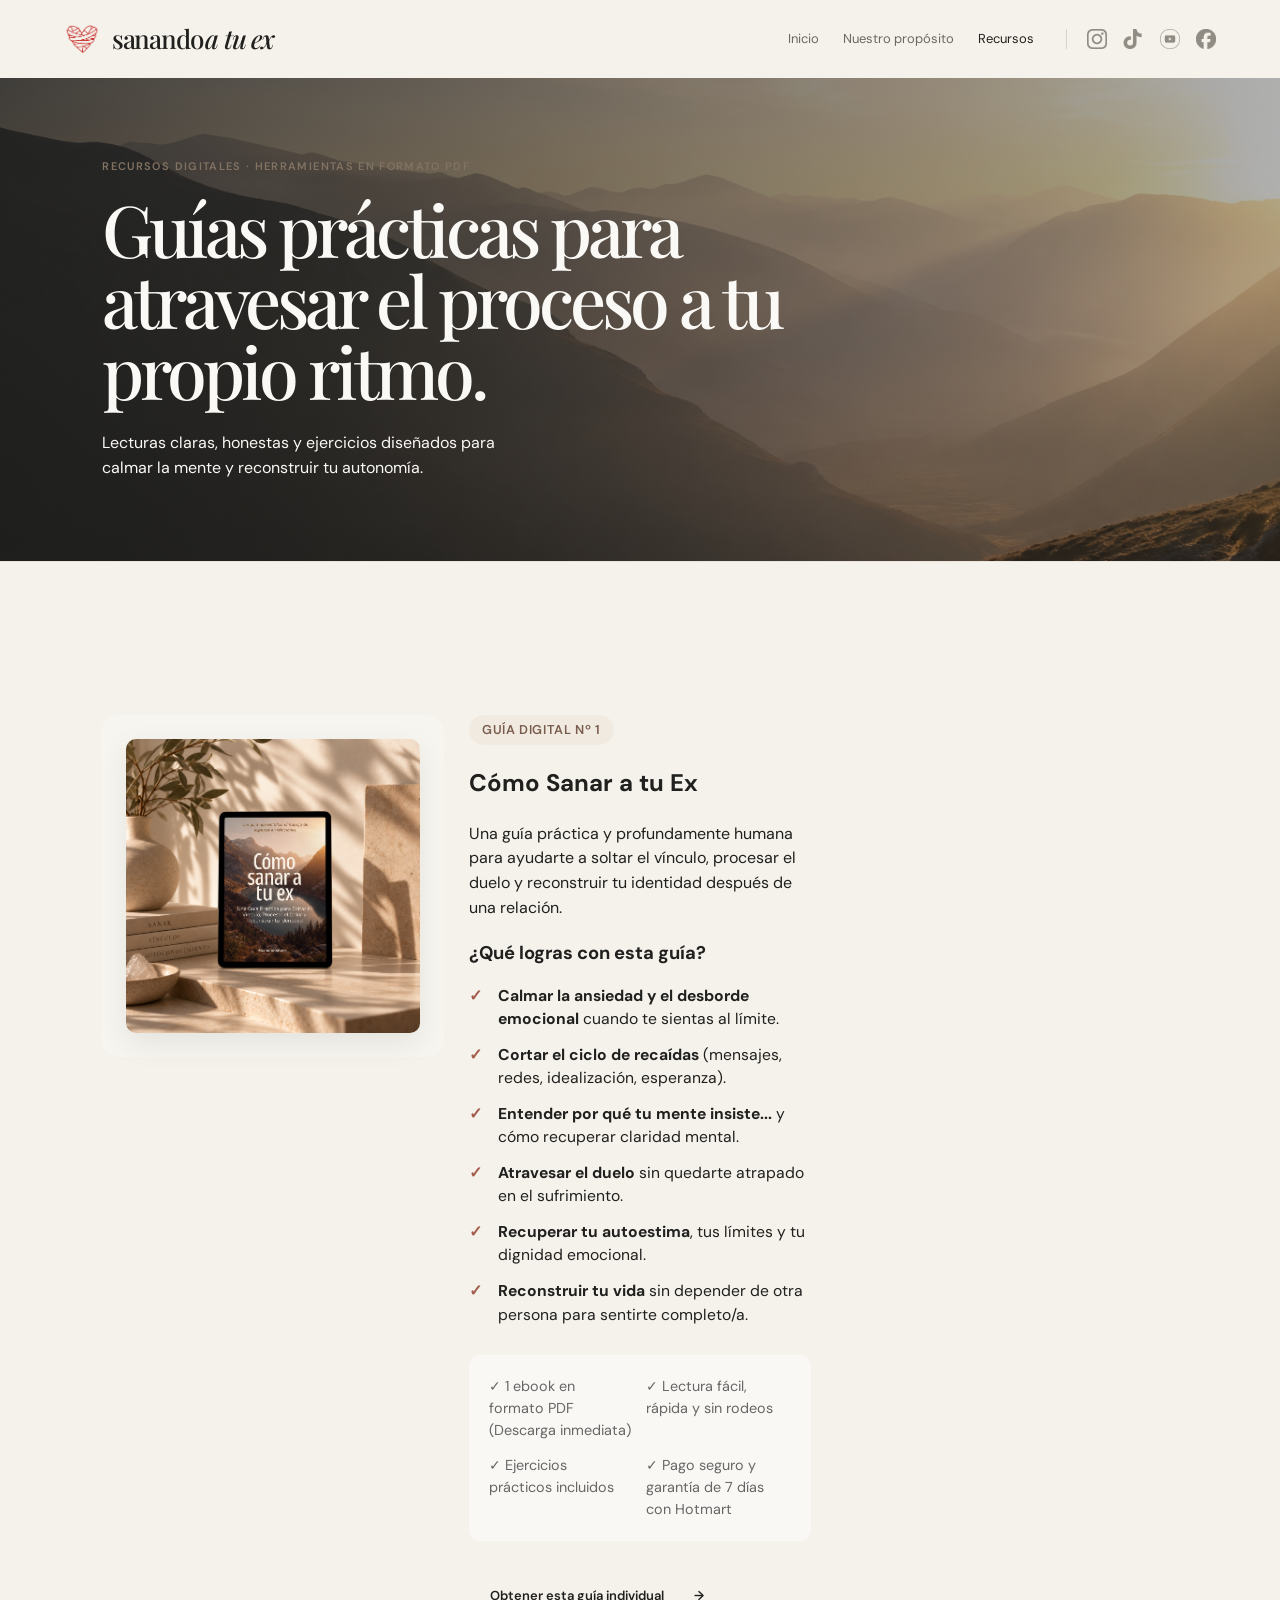
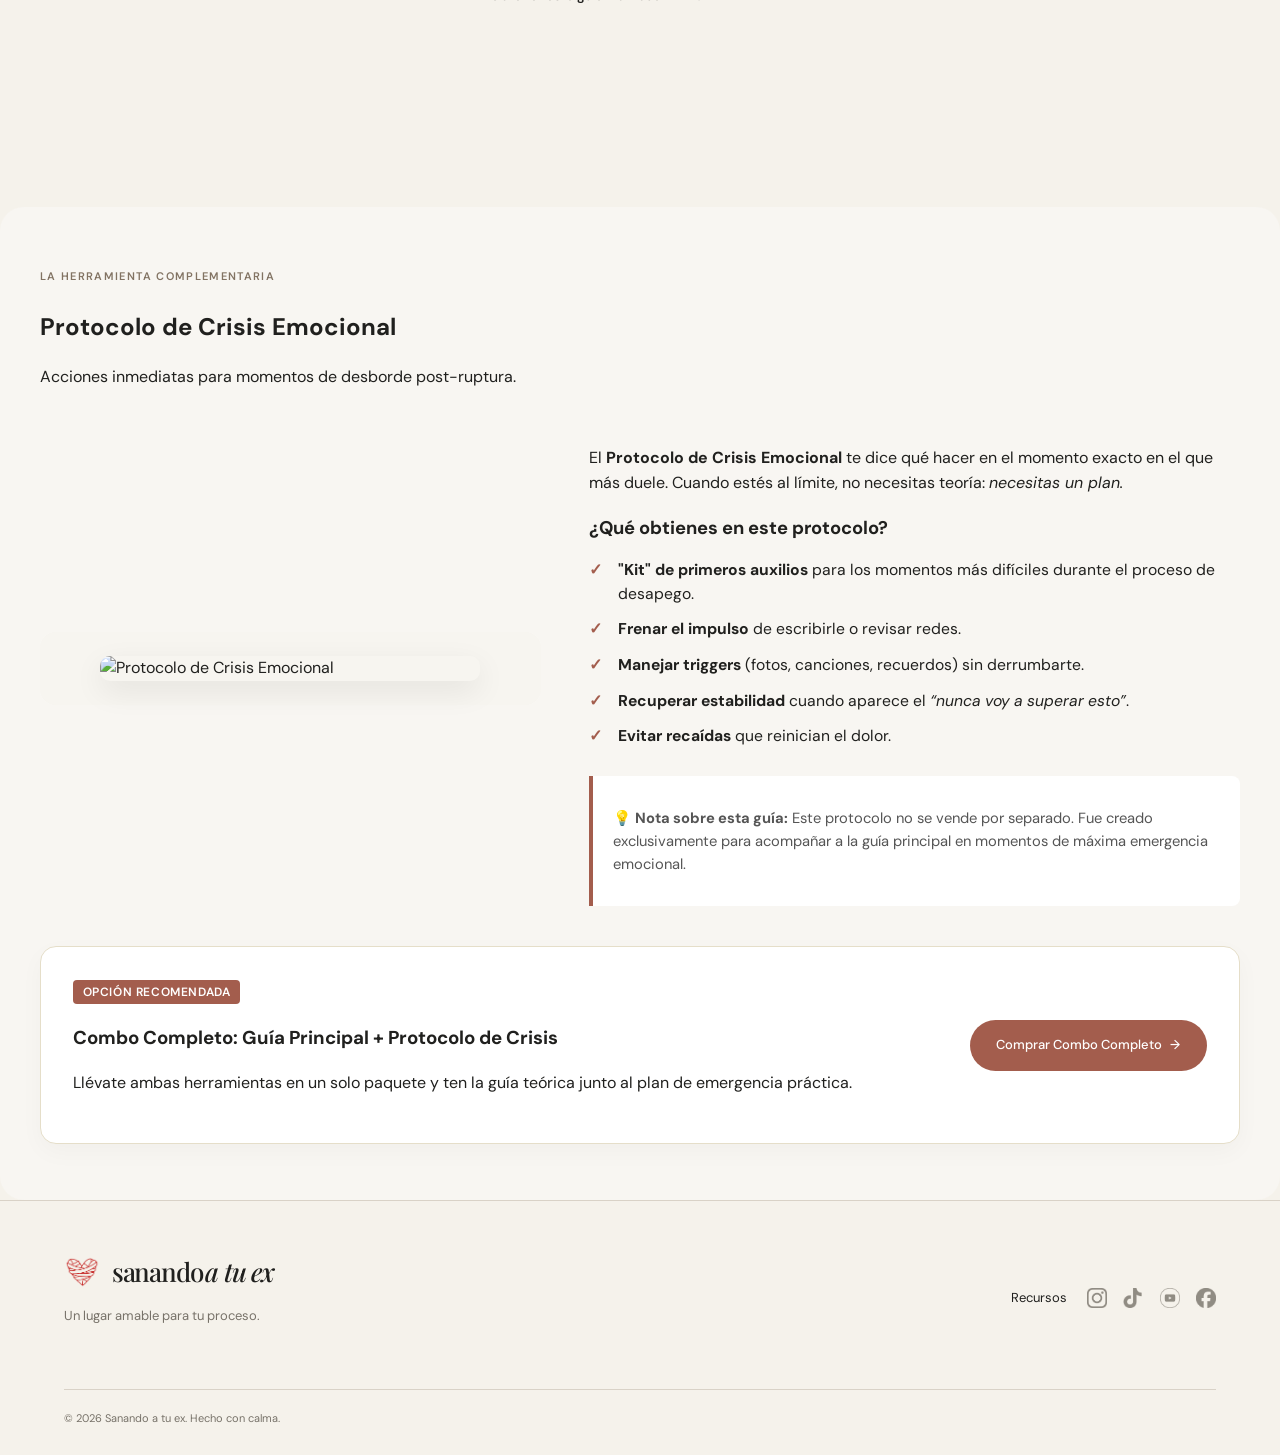
==== guias-digitales.html @ d9513bdc "Update guias-digitales.html" ====
<!doctype html>
<html lang="es">
  <head>
    <meta charset="UTF-8" />
    <meta name="viewport" content="width=device-width, initial-scale=1.0" />
    <meta name="description" content="Guías digitales y recursos prácticos para atravesar una ruptura y volver a ti." />
    <title>Guías Digitales — Sanando a tu ex</title>
    
    <!-- Favicon -->
    <link rel="icon" type="image/png" href="assets/corazon-rojo.png" />

    <!-- Tipografías y CSS -->
    <link rel="preconnect" href="https://fonts.googleapis.com" />
    <link rel="preconnect" href="https://fonts.gstatic.com" crossorigin />
    <link href="https://fonts.googleapis.com/css2?family=DM+Sans:wght@400;500;600&family=Playfair+Display:ital,wght@0,500;0,600;1,500&display=swap" rel="stylesheet" />
    <link rel="stylesheet" href="styles.css?v=v5" />
  </head>
  <body>
    <!-- Encabezado de la página -->
    <header class="site-header">
      <a class="brand brand-with-icon" href="index.html" aria-label="Sanando a tu ex, inicio">
        <img src="assets/corazon-rojo.png" alt="Sanando a tu ex" class="heart-icon-img" />
        <span class="brand-text">sanando<em>a tu ex</em></span>
      </a>
      <button class="menu-button" aria-label="Abrir menú" aria-expanded="false">Menú</button>
      <nav class="nav" aria-label="Navegación principal">
        <a href="index.html">Inicio</a>
        <a href="index.html#proposito">Nuestro propósito</a>
        <a class="active" href="productos.html">Recursos</a>
        <div class="social-links">
          <a href="https://www.instagram.com/sanandoatuex_/" target="_blank" rel="noreferrer" aria-label="Instagram">
            <img src="assets/instagram-logo.png" alt="Instagram" class="social-icon-img" />
          </a>
          <a href="https://www.tiktok.com/@sanandoatuex_?is_from_webapp=1&sender_device=pc" target="_blank" rel="noreferrer" aria-label="TikTok">
            <img src="assets/tiktok-logo.png" alt="TikTok" class="social-icon-img" />
          </a>
          <a href="https://youtube.com/@sanandoatuex?si=kD7vtOGhTiIHpsKm" target="_blank" rel="noreferrer" aria-label="YouTube">
            <img src="assets/yotube-logo.png" alt="YouTube" class="social-icon-img" />
          </a>
          <a href="https://www.facebook.com/profile.php?id=61584561286079" target="_blank" rel="noreferrer" aria-label="Facebook">
            <img src="assets/facebook-logo.png" alt="Facebook" class="social-icon-img" />
          </a>
        </div>
      </nav>
    </header>

    <main>
      <!-- Hero de Sección -->
      <section class="shop-hero">
        <div>
          <p class="eyebrow">Recursos digitales · Herramientas en formato PDF</p>
          <h1>Guías prácticas para atravesar el proceso a tu propio ritmo.</h1>
          <p>Lecturas claras, honestas y ejercicios diseñados para calmar la mente y reconstruir tu autonomía.</p>
        </div>
      </section>

      <!-- SECCIÓN 1: Guía Principal -->
      <section class="section product-detail-section">
        <div class="product-grid">
          <div class="product-media">
            <!-- Bloque de imagen preparado para la portada de la Guía 1 -->
            <div class="image-frame">
              <img src="assets/guia-como-sanar-2.png" alt="Guía Cómo Sanar a tu Ex" class="product-cover-img" />
            </div>
          </div>

          <div class="product-info-content">
            <span class="badge">Guía Digital Nº 1</span>
            <h2>Cómo Sanar a tu Ex</h2>
            <p class="subtitle">Una guía práctica y profundamente humana para ayudarte a soltar el vínculo, procesar el duelo y reconstruir tu identidad después de una relación.</p>

            <div class="benefits-block">
              <h3>¿Qué logras con esta guía?</h3>
              <ul class="checklist">
                <li><strong>Calmar la ansiedad y el desborde emocional</strong> cuando te sientas al límite.</li>
                <li><strong>Cortar el ciclo de recaídas</strong> (mensajes, redes, idealización, esperanza).</li>
                <li><strong>Entender por qué tu mente insiste...</strong> y cómo recuperar claridad mental.</li>
                <li><strong>Atravesar el duelo</strong> sin quedarte atrapado en el sufrimiento.</li>
                <li><strong>Recuperar tu autoestima</strong>, tus límites y tu dignidad emocional.</li>
                <li><strong>Reconstruir tu vida</strong> sin depender de otra persona para sentirte completo/a.</li>
              </ul>
            </div>

            <div class="features-list">
              <div class="feature-item">✓ 1 ebook en formato PDF (Descarga inmediata)</div>
              <div class="feature-item">✓ Lectura fácil, rápida y sin rodeos</div>
              <div class="feature-item">✓ Ejercicios prácticos incluidos</div>
              <div class="feature-item">✓ Pago seguro y garantía de 7 días con Hotmart</div>
            </div>

            <div class="cta-action">
              <a href="https://pay.hotmart.com/D103963177F" target="_blank" rel="noreferrer" class="button button-primary">
                Obtener esta guía individual <span>→</span>
              </a>
            </div>
          </div>
        </div>
      </section>

      <!-- SECCIÓN 2: Protocolo de Crisis (Explicación) + Opción Combo Destacada -->
      <section class="section combo-highlight-section">
        <div class="combo-card-container">
          
          <div class="combo-header text-center">
            <span class="eyebrow dark">La herramienta complementaria</span>
            <h2>Protocolo de Crisis Emocional</h2>
            <p class="combo-subtext">Acciones inmediatas para momentos de desborde post-ruptura.</p>
          </div>

          <div class="combo-content-grid">
            <div class="product-media">
              <!-- Bloque de imagen preparado para la portada de la Guía 2 o el combo -->
              <div class="image-frame">
                <img src="assets/protocolo-crisis.png" alt="Protocolo de Crisis Emocional" class="product-cover-img" />
              </div>
            </div>

            <div class="product-info-content">
              <p>El <strong>Protocolo de Crisis Emocional</strong> te dice qué hacer en el momento exacto en el que más duele. Cuando estés al límite, no necesitas teoría: <em>necesitas un plan.</em></p>

              <div class="benefits-block">
                <h3>¿Qué obtienes en este protocolo?</h3>
                <ul class="checklist">
                  <li><strong>"Kit" de primeros auxilios</strong> para los momentos más difíciles durante el proceso de desapego.</li>
                  <li><strong>Frenar el impulso</strong> de escribirle o revisar redes.</li>
                  <li><strong>Manejar triggers</strong> (fotos, canciones, recuerdos) sin derrumbarte.</li>
                  <li><strong>Recuperar estabilidad</strong> cuando aparece el <em>“nunca voy a superar esto”</em>.</li>
                  <li><strong>Evitar recaídas</strong> que reinician el dolor.</li>
                </ul>
              </div>

              <div class="combo-note-box">
                <p>💡 <strong>Nota sobre esta guía:</strong> Este protocolo no se vende por separado. Fue creado exclusivamente para acompañar a la guía principal en momentos de máxima emergencia emocional.</p>
              </div>
            </div>
          </div>

          <!-- Módulo CTA del Combo -->
          <div class="combo-offer-banner">
            <div class="offer-details">
              <span class="offer-tag">Opción Recomendada</span>
              <h3>Combo Completo: Guía Principal + Protocolo de Crisis</h3>
              <p>Llévate ambas herramientas en un solo paquete y ten la guía teórica junto al plan de emergencia práctica.</p>
            </div>
            <div class="offer-action">
              <a href="https://pay.hotmart.com/K103963382X" target="_blank" rel="noreferrer" class="button button-accent">
                Comprar Combo Completo <span>→</span>
              </a>
            </div>
          </div>

        </div>
      </section>
    </main>

    <!-- Pie de página -->
    <footer class="footer">
      <div>
        <a class="brand brand-with-icon" href="index.html">
          <img src="assets/corazon-rojo.png" alt="Sanando a tu ex" class="heart-icon-img" />
          <span class="brand-text">sanando<em>a tu ex</em></span>
        </a>
        <p>Un lugar amable para tu proceso.</p>
      </div>
      <div class="footer-links">
        <a href="productos.html">Recursos</a>
        <div class="social-links footer-socials">
          <a href="https://www.instagram.com/sanandoatuex_/" target="_blank" rel="noreferrer" aria-label="Instagram">
            <img src="assets/instagram-logo.png" alt="Instagram" class="social-icon-img" />
          </a>
          <a href="https://www.tiktok.com/@sanandoatuex_?is_from_webapp=1&sender_device=pc" target="_blank" rel="noreferrer" aria-label="TikTok">
            <img src="assets/tiktok-logo.png" alt="TikTok" class="social-icon-img" />
          </a>
          <a href="https://youtube.com/@sanandoatuex?si=kD7vtOGhTiIHpsKm" target="_blank" rel="noreferrer" aria-label="YouTube">
            <img src="assets/yotube-logo.png" alt="YouTube" class="social-icon-img" />
          </a>
          <a href="https://www.facebook.com/profile.php?id=61584561286079" target="_blank" rel="noreferrer" aria-label="Facebook">
            <img src="assets/facebook-logo.png" alt="Facebook" class="social-icon-img" />
          </a>
        </div>
      </div>
      <small>© 2026 Sanando a tu ex. Hecho con calma.</small>
    </footer>

    <script src="script.js"></script>
  </body>
</html>
---- styles.css ----
:root {
  --paper: #f5f2eb;
  --ivory: #faf9f6;
  --ink: #20201e;
  --muted: #777269;
  --line: #d9d2c7;
  --sand: #e7dfd2;
  --moka: #827363;
  --serif: "Playfair Display", Georgia, serif;
  --sans: "DM Sans", Arial, sans-serif;
}

* {
  box-sizing: border-box;
}

html {
  scroll-behavior: smooth;
}

body {
  margin: 0;
  background: var(--paper);
  color: var(--ink);
  font-family: var(--sans);
  font-size: 16px;
  line-height: 1.55;
}

a {
  color: inherit;
  text-decoration: none;
}

/* --- Header & Marca --- */
.site-header {
  height: 78px;
  padding: 0 clamp(22px, 5vw, 80px);
  display: flex;
  align-items: center;
  justify-content: space-between;
  background: var(--paper);
  position: relative;
  z-index: 5;
}

.brand {
  text-decoration: none;
  color: var(--ink);
  display: inline-block;
}

.brand-with-icon {
  display: inline-flex;
  align-items: center;
  gap: 12px;
}

/* Imagen del corazón */
.heart-icon-img {
  height: 32px !important;
  width: auto !important;
  max-width: none !important;
  object-fit: contain;
  display: block;
  flex-shrink: 0;
}

/* Texto del logo */
.brand-text {
  font-family: var(--serif);
  font-size: 26px;
  font-weight: 500;
  line-height: 1;
  letter-spacing: -1.2px;
  white-space: nowrap;
  display: inline-flex;
  align-items: center;
}

.brand-text em {
  font-style: italic;
  font-weight: 500;
  margin-left: 3px;
}

/* --- Navegación y Redes Sociales --- */
.nav {
  display: flex;
  align-items: center;
  gap: 24px;
  font-size: 13px;
}

.nav a {
  opacity: .65;
  transition: opacity .2s;
}

.nav a:hover,
.nav a.active {
  opacity: 1;
}

.social-links {
  display: inline-flex;
  align-items: center;
  gap: 16px;
  margin-left: 8px;
  border-left: 1px solid var(--line);
  padding-left: 20px;
}

/* Estilos de las imágenes de las redes sociales */
.social-icon-img {
  height: 20px;
  width: auto;
  object-fit: contain;
  display: block;
  opacity: 0.8;
  transition: opacity 0.2s, transform 0.2s;
}

.social-links a {
  display: inline-flex;
  align-items: center;
  justify-content: center;
  opacity: 1 !important;
}

.social-links a:hover .social-icon-img {
  opacity: 1;
  transform: translateY(-1px);
}

.footer-socials {
  border-left: none;
  padding-left: 0;
  margin-left: 0;
}

.menu-button {
  display: none;
  background: none;
  border: 0;
  font: inherit;
}

/* --- Hero Section --- */
.hero {
  height: min(770px, calc(100vh - 78px));
  min-height: 600px;
  position: relative;
  padding: clamp(45px, 8vw, 120px);
  display: flex;
  align-items: center;
  color: #fff;
  background: linear-gradient(90deg, rgba(19, 20, 18, .68), rgba(19, 20, 18, .28)), url("assets/hero-montanas.png") center/cover no-repeat;
}

.hero-content {
  width: min(650px, 100%);
}

.eyebrow,
.section-label,
.card-type {
  font-size: 11px;
  letter-spacing: 1.35px;
  text-transform: uppercase;
  font-weight: 600;
  color: var(--moka);
  margin: 0 0 18px;
}

.eyebrow.light {
  color: #ebe5d9;
}

.hero h1,
.shop-hero h1 {
  font: 500 clamp(42px, 6.3vw, 88px)/.99 var(--serif);
  letter-spacing: -4px;
  margin: 0;
}

.hero-copy {
  max-width: 480px;
  font-size: 17px;
  line-height: 1.65;
  margin: 30px 0;
}

.button {
  display: inline-flex;
  align-items: center;
  justify-content: center;
  gap: 30px;
  padding: 15px 20px;
  font-size: 13px;
  font-weight: 600;
  border: 1px solid transparent;
  transition: transform .2s, background .2s;
}

.button:hover {
  transform: translateY(-2px);
}

.button-light {
  background: var(--ivory);
  color: var(--ink);
}

.button-dark {
  background: var(--ink);
  color: var(--ivory);
}

.hero-note {
  position: absolute;
  bottom: 32px;
  right: clamp(22px, 5vw, 80px);
  font: italic 15px var(--serif);
  opacity: .86;
}

/* --- Secciones Generales --- */
.section {
  padding: clamp(80px, 12vw, 170px) clamp(22px, 8vw, 130px);
}

.manifesto {
  display: grid;
  grid-template-columns: 1fr 2fr;
  gap: 80px;
  max-width: 1400px;
  margin: auto;
}

.section-label {
  padding-top: 12px;
  border-top: 1px solid var(--line);
}

.manifesto-copy {
  max-width: 750px;
}

.manifesto h2,
.section-heading h2,
.faq h2 {
  font: 500 clamp(34px, 4.5vw, 62px)/1.09 var(--serif);
  letter-spacing: -2.5px;
  margin: 0 0 28px;
}

.manifesto-copy > p:not(.eyebrow) {
  max-width: 570px;
  color: #615d56;
  font-size: 17px;
}

.text-link {
  display: inline-flex;
  gap: 18px;
  border-bottom: 1px solid var(--ink);
  padding-bottom: 5px;
  margin-top: 20px;
  font-size: 14px;
  font-weight: 600;
}

.section-heading {
  display: flex;
  justify-content: space-between;
  align-items: flex-end;
  margin-bottom: 60px;
}

.featured {
  background: var(--ivory);
}

.resource-grid {
  display: grid;
  grid-template-columns: repeat(3, 1fr);
  gap: clamp(20px, 3.8vw, 65px);
  max-width: 1260px;
  margin: auto;
}

.resource-card {
  min-width: 0;
}

.card-offset {
  margin-top: 75px;
}

.resource-art {
  aspect-ratio: 1/.99;
  position: relative;
  display: flex;
  flex-direction: column;
  justify-content: space-between;
  overflow: hidden;
}

.card-cover-img {
  width: 100%;
  height: 100%;
  object-fit: cover;
  border-radius: 4px;
}

.resource-art span {
  font: 500 clamp(24px, 3vw, 44px)/.93 var(--serif);
  letter-spacing: -1px;
}

.resource-art small {
  font: 11px var(--sans);
  text-transform: uppercase;
  letter-spacing: 1px;
}

.book-one {
  color: #36332f;
  background: linear-gradient(135deg, #dad1c1, #ece6dc 54%, #c8bbae);
  padding: 11%;
}

.book-two {
  color: #f9f3e8;
  background: linear-gradient(135deg, #6c6258, #988878 55%, #514c46);
  padding: 11%;
}

.audio-art {
  color: #514a42;
  background: #ddd4c6;
  padding: 11%;
}

.audio-art i {
  font: 80px/.5 var(--serif);
  align-self: flex-end;
  font-style: normal;
}

.card-info {
  padding: 22px 0;
}

.card-info h3 {
  font: 500 27px/1.1 var(--serif);
  letter-spacing: -1px;
  margin: 0 0 10px;
}

.card-info p:not(.card-type) {
  color: var(--muted);
  font-size: 14px;
  margin: 0 0 16px;
}

.card-info a {
  font-size: 13px;
  font-weight: 600;
}

.card-info a span {
  margin-left: 8px;
}

.quote-band {
  padding: clamp(85px, 12vw, 160px) 20px;
  background: var(--ink);
  color: var(--ivory);
  text-align: center;
}

.quote-band p {
  max-width: 790px;
  margin: 0 auto;
  font: 500 clamp(31px, 4.5vw, 60px)/1.13 var(--serif);
  letter-spacing: -2px;
}

.testimonial-grid {
  display: grid;
  grid-template-columns: repeat(3, 1fr);
  gap: 20px;
}

.testimonial-grid figure {
  margin: 0;
  padding: 32px;
  background: var(--ivory);
  border: 1px solid var(--line);
  min-height: 230px;
  display: flex;
  flex-direction: column;
  justify-content: space-between;
}

.testimonial-grid blockquote {
  font: 500 21px/1.35 var(--serif);
  margin: 0;
}

.testimonial-grid figcaption {
  color: var(--muted);
  font-size: 12px;
  margin-top: 25px;
}

/* --- Footer --- */
.footer {
  border-top: 1px solid var(--line);
  padding: 55px clamp(22px, 5vw, 80px) 28px;
  display: grid;
  grid-template-columns: 1fr 1.5fr;
  gap: 50px;
}

.footer p {
  color: var(--muted);
  font-size: 13px;
  margin-top: 10px;
}

.footer-links {
  display: flex;
  justify-content: flex-end;
  align-items: center;
  gap: 20px;
  font-size: 13px;
  flex-wrap: wrap;
}

.footer small {
  grid-column: 1/-1;
  color: var(--muted);
  font-size: 11px;
  border-top: 1px solid var(--line);
  padding-top: 20px;
}

/* --- Tienda / FAQ / Mobile --- */
.shop-hero {
  min-height: 430px;
  padding: 80px clamp(22px, 8vw, 130px);
  display: flex;
  align-items: center;
  background: linear-gradient(90deg, rgba(32, 32, 30, .81), rgba(32, 32, 30, .35)), url("assets/hero-montanas.png") center 62%/cover;
  color: var(--ivory);
}

.shop-hero > div {
  max-width: 800px;
}

.shop-hero h1 {
  font-size: clamp(43px, 5.6vw, 76px);
}

.shop-hero p:not(.eyebrow) {
  max-width: 440px;
  margin: 25px 0 0;
}

.shop {
  padding-top: 42px;
}

.shop-top {
  display: flex;
  justify-content: space-between;
  font-size: 12px;
  color: var(--muted);
  border-bottom: 1px solid var(--line);
  padding-bottom: 18px;
  margin-bottom: 40px;
}

.product-grid {
  display: grid;
  grid-template-columns: repeat(3, 1fr);
  gap: 25px;
}

.product-card {
  background: var(--ivory);
  border: 1px solid var(--line);
}

.product-card .resource-art {
  aspect-ratio: 1/.85;
}

.product-body {
  padding: 27px;
}

.product-body h2 {
  font: 500 29px/1.1 var(--serif);
  letter-spacing: -1px;
  margin: 0 0 12px;
}

.product-body > p:not(.card-type) {
  font-size: 14px;
  color: var(--muted);
  min-height: 44px;
}

.product-bottom {
  display: flex;
  align-items: center;
  justify-content: space-between;
  margin-top: 27px;
}

.product-bottom strong {
  font-size: 13px;
}

.product-bottom .button {
  padding: 12px 15px;
  font-size: 12px;
}

.faq {
  display: grid;
  grid-template-columns: 1fr 1.3fr;
  gap: 80px;
  background: #e9e3d9;
}

.faq-list {
  border-top: 1px solid #beb5a8;
}

.faq details {
  border-bottom: 1px solid #beb5a8;
  padding: 19px 0;
}

.faq summary {
  list-style: none;
  display: flex;
  justify-content: space-between;
  cursor: pointer;
  font: 500 18px var(--serif);
}

.faq summary::-webkit-details-marker {
  display: none;
}

.faq summary span {
  font: 400 24px/18px var(--sans);
}

.faq details[open] summary span {
  transform: rotate(45deg);
}

.faq details p {
  max-width: 500px;
  color: #625d56;
  font-size: 14px;
  margin: 17px 30px 3px 0;
}

@media (max-width: 760px) {
  .site-header {
    height: 66px;
  }
  .menu-button {
    display: block;
    font-size: 13px;
  }
  .nav {
    display: none;
    position: absolute;
    left: 0;
    right: 0;
    top: 66px;
    padding: 20px 22px;
    background: var(--paper);
    border-top: 1px solid var(--line);
    flex-direction: column;
    align-items: flex-start;
    gap: 16px;
  }
  .nav.open {
    display: flex;
  }
  .social-links {
    margin-left: 0;
    padding-left: 0;
    border-left: none;
    flex-wrap: wrap;
    gap: 12px;
  }
  .heart-icon-img {
    height: 26px !important;
  }
  .brand-text {
    font-size: 22px;
  }
  .hero {
    height: 680px;
    min-height: 0;
    padding: 42px 22px;
    align-items: center;
  }
  .hero h1 {
    letter-spacing: -2.5px;
  }
  .hero-copy {
    font-size: 15px;
  }
  .hero-note {
    left: 22px;
    right: auto;
    font-size: 14px;
  }
  .section {
    padding: 75px 22px;
  }
  .manifesto,
  .faq {
    grid-template-columns: 1fr;
    gap: 30px;
  }
  .section-heading {
    margin-bottom: 38px;
  }
  .desktop-link {
    display: none;
  }
  .resource-grid,
  .testimonial-grid,
  .product-grid {
    grid-template-columns: 1fr;
    gap: 35px;
  }
  .card-offset {
    margin-top: 0;
  }
  .third-card {
    display: none;
  }
  .testimonial-grid figure {
    min-height: 190px;
  }
  .footer {
    grid-template-columns: 1fr;
    gap: 28px;
  }
  .footer-links {
    justify-content: flex-start;
  }
  .shop-hero {
    min-height: 390px;
    padding: 50px 22px;
  }
  .shop-top {
    margin-bottom: 28px;
  }
  .product-card .resource-art {
    aspect-ratio: 1/.65;
  }
  .faq h2 {
    margin-bottom: 0;
  }
}

/* ==========================================================================
   Estilos para el Carrusel de Instagram
   ========================================================================== */
.stories-carousel-wrapper {
  position: relative;
  display: flex;
  align-items: center;
  margin: 2rem 0;
}

.stories-carousel {
  display: flex;
  gap: 1.5rem;
  overflow-x: auto;
  scroll-behavior: smooth;
  scrollbar-width: none; /* Ocultar scrollbar en Firefox */
  padding: 1rem 0;
}

.stories-carousel::-webkit-scrollbar {
  display: none; /* Ocultar scrollbar en Chrome/Safari */
}

.story-card {
  min-width: 240px;
  max-width: 240px;
  height: 380px;
  background-color: var(--color-surface, #fbf9f6);
  border: 1px solid rgba(0, 0, 0, 0.08);
  border-radius: 16px;
  overflow: hidden;
  position: relative;
  flex-shrink: 0;
  box-shadow: 0 4px 12px rgba(0, 0, 0, 0.04);
  transition: transform 0.3s ease, box-shadow 0.3s ease;
}

.story-card:hover {
  transform: translateY(-4px);
  box-shadow: 0 8px 20px rgba(0, 0, 0, 0.08);
}

.story-img {
  width: 100%;
  height: 100%;
  object-fit: cover;
}

.story-overlay {
  position: absolute;
  bottom: 0;
  left: 0;
  right: 0;
  padding: 1.25rem;
  background: linear-gradient(transparent, rgba(0, 0, 0, 0.75));
  color: #ffffff;
  font-size: 0.95rem;
  line-height: 1.4;
}

.carousel-btn {
  background: rgba(255, 255, 255, 0.9);
  border: 1px solid rgba(0, 0, 0, 0.1);
  border-radius: 50%;
  width: 40px;
  height: 40px;
  font-size: 1.5rem;
  display: flex;
  align-items: center;
  justify-content: center;
  cursor: pointer;
  position: absolute;
  z-index: 10;
  box-shadow: 0 2px 8px rgba(0, 0, 0, 0.1);
  transition: background 0.2s ease;
}

.carousel-btn:hover {
  background: #ffffff;
}

.prev-btn {
  left: -15px;
}

.next-btn {
  right: -15px;
}

.instagram-cta-container {
  text-align: center;
  margin-top: 1.5rem;
}

.button-outline {
  display: inline-block;
  padding: 0.8rem 1.5rem;
  border: 1px solid var(--color-text, #2c2c2c);
  color: var(--color-text, #2c2c2c);
  border-radius: 30px;
  text-decoration: none;
  font-weight: 500;
  transition: all 0.3s ease;
}

.button-outline:hover {
  background-color: var(--color-text, #2c2c2c);
  color: #ffffff;
}

/* ==========================================
   ESTILOS PÁGINA GUÍAS DIGITALES (Aislados)
   ========================================== */

.guide-hero {
  padding-top: 4rem;
  padding-bottom: 2rem;
  text-align: center;
  max-width: 780px;
  margin: 0 auto;
}

.product-detail-section {
  border-top: 1px solid rgba(0, 0, 0, 0.06);
}

.guide-detail-grid {
  display: grid;
  grid-template-columns: 1fr 1.2fr;
  gap: 3.5rem;
  align-items: start;
}

.image-frame {
  background-color: #f7f5f0;
  border-radius: 16px;
  padding: 1.5rem;
  display: flex;
  justify-content: center;
  align-items: center;
}

.product-cover-img {
  width: 100%;
  max-width: 380px;
  height: auto;
  border-radius: 10px;
  box-shadow: 0 10px 30px rgba(0,0,0,0.08);
}

.guide-info-content h2 {
  font-family: 'Playfair Display', Georgia, serif;
  font-size: 2.2rem;
  margin-top: 0.5rem;
  margin-bottom: 0.5rem;
}

.guide-info-content .subtitle {
  font-size: 1.1rem;
  color: #555;
  line-height: 1.6;
  margin-bottom: 1.8rem;
}

.badge {
  display: inline-block;
  background-color: #f0eae1;
  color: #7a5c4d;
  font-size: 0.8rem;
  font-weight: 600;
  letter-spacing: 0.05em;
  text-transform: uppercase;
  padding: 0.3rem 0.8rem;
  border-radius: 50px;
}

.benefits-block {
  margin-bottom: 1.8rem;
}

.benefits-block h3 {
  font-size: 1.15rem;
  margin-bottom: 1rem;
}

.checklist {
  list-style: none;
  padding: 0;
  margin: 0;
}

.checklist li {
  position: relative;
  padding-left: 1.8rem;
  margin-bottom: 0.75rem;
  line-height: 1.5;
  font-size: 0.98rem;
}

.checklist li::before {
  content: "✓";
  position: absolute;
  left: 0;
  color: #a35d4d;
  font-weight: bold;
}

.features-list {
  background-color: #faf8f5;
  border-radius: 12px;
  padding: 1.25rem;
  margin-bottom: 1.8rem;
  display: grid;
  grid-template-columns: 1fr 1fr;
  gap: 0.75rem;
  font-size: 0.9rem;
  color: #666;
}

/* Sección de Combo */
.combo-highlight-section {
  background-color: #f8f6f2;
  border-radius: 24px;
  padding: 3.5rem 2.5rem;
  margin-top: 2rem;
}

.combo-content-grid {
  display: grid;
  grid-template-columns: 1fr 1.3fr;
  gap: 3rem;
  margin: 2.5rem 0;
  align-items: center;
}

.combo-note-box {
  background-color: #ffffff;
  border-left: 4px solid #a35d4d;
  padding: 1rem 1.25rem;
  border-radius: 0 8px 8px 0;
  margin-top: 1.5rem;
  font-size: 0.92rem;
  color: #555;
}

.combo-offer-banner {
  background-color: #ffffff;
  border: 1px solid #e5dec9;
  border-radius: 16px;
  padding: 2rem;
  display: flex;
  justify-content: space-between;
  align-items: center;
  gap: 2rem;
  box-shadow: 0 8px 25px rgba(0, 0, 0, 0.03);
}

.offer-tag {
  background-color: #a35d4d;
  color: #ffffff;
  font-size: 0.75rem;
  font-weight: 600;
  text-transform: uppercase;
  letter-spacing: 0.05em;
  padding: 0.25rem 0.6rem;
  border-radius: 4px;
}

.button-accent {
  background-color: #a35d4d;
  color: #ffffff;
  padding: 0.9rem 1.6rem;
  border-radius: 50px;
  text-decoration: none;
  font-weight: 500;
  display: inline-flex;
  align-items: center;
  gap: 0.5rem;
  transition: background-color 0.2s ease;
}

.button-accent:hover {
  background-color: #88493b;
}

/* Responsive Guías Digitales */
@media (max-width: 868px) {
  .guide-detail-grid,
  .combo-content-grid,
  .combo-offer-banner {
    grid-template-columns: 1fr;
    flex-direction: column;
  }
  
  .features-list {
    grid-template-columns: 1fr;
  }
  
  .combo-highlight-section {
    padding: 2rem 1.25rem;
  }
}
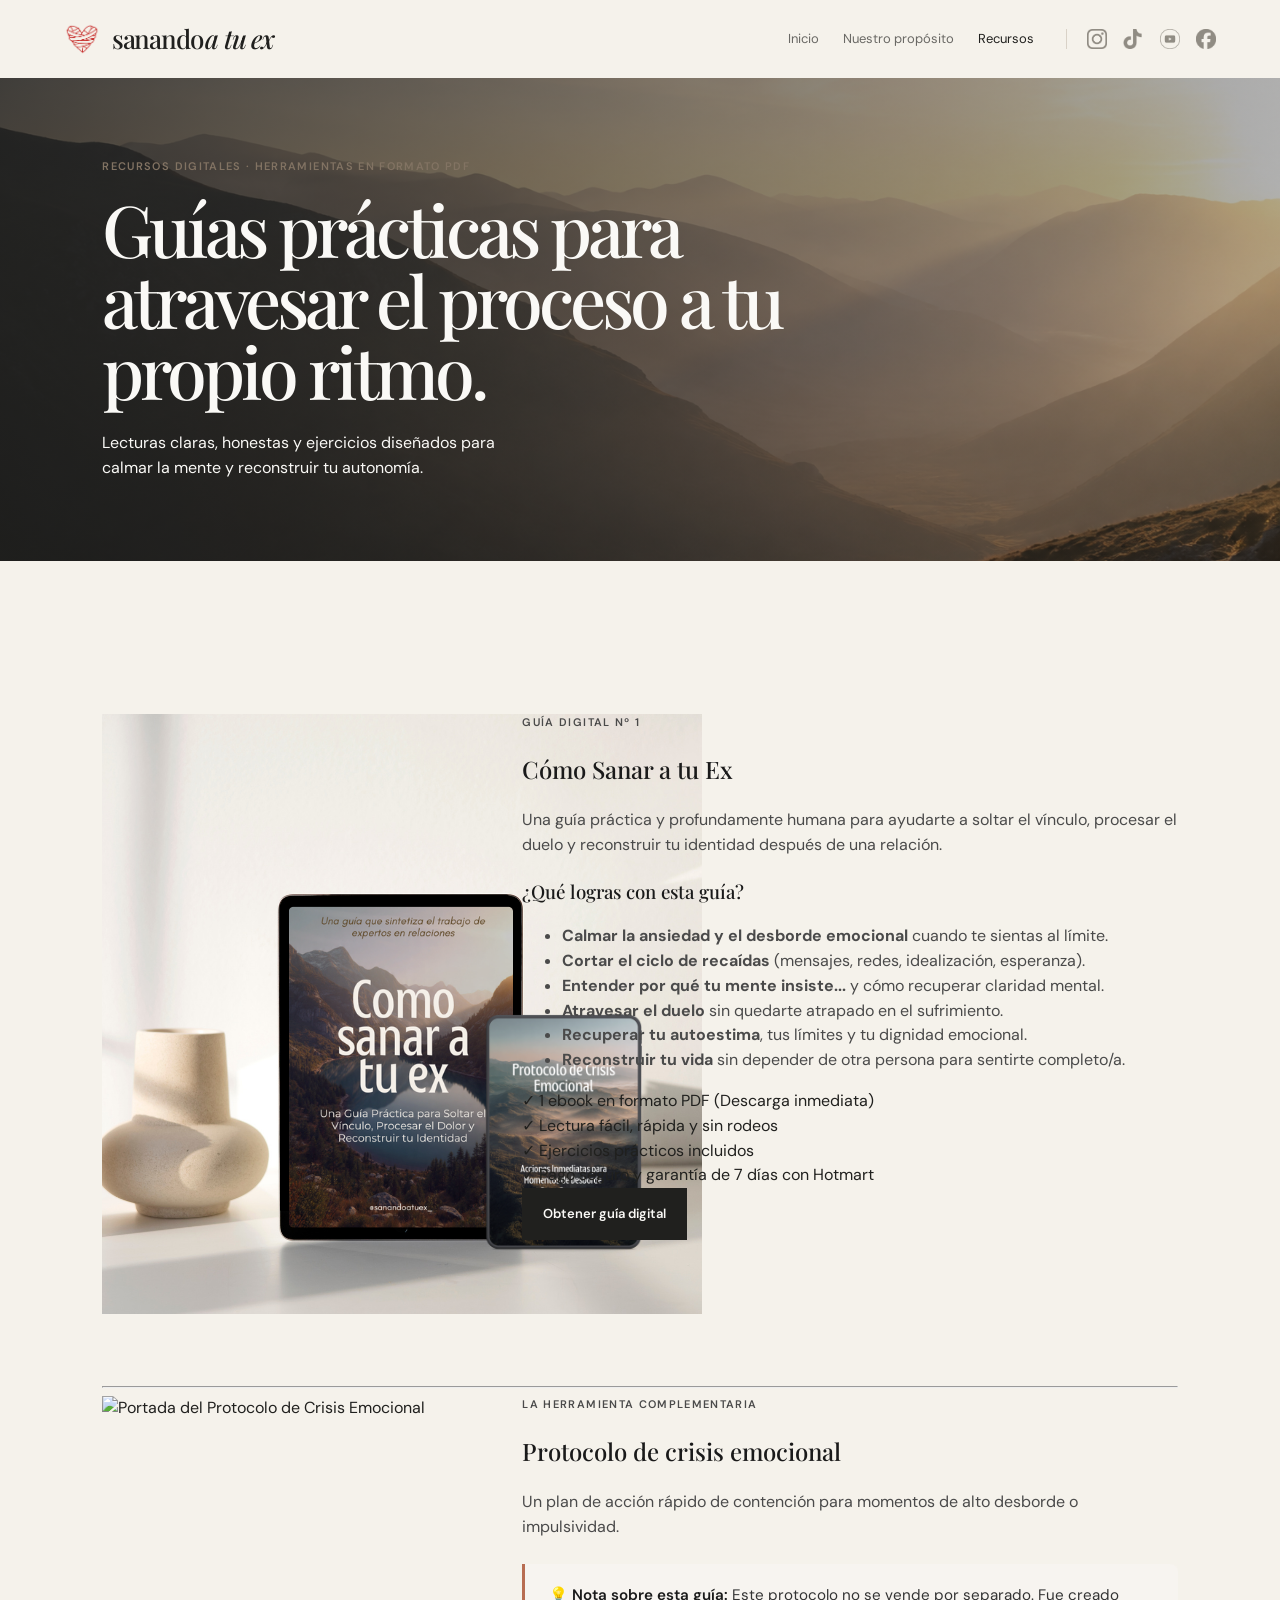
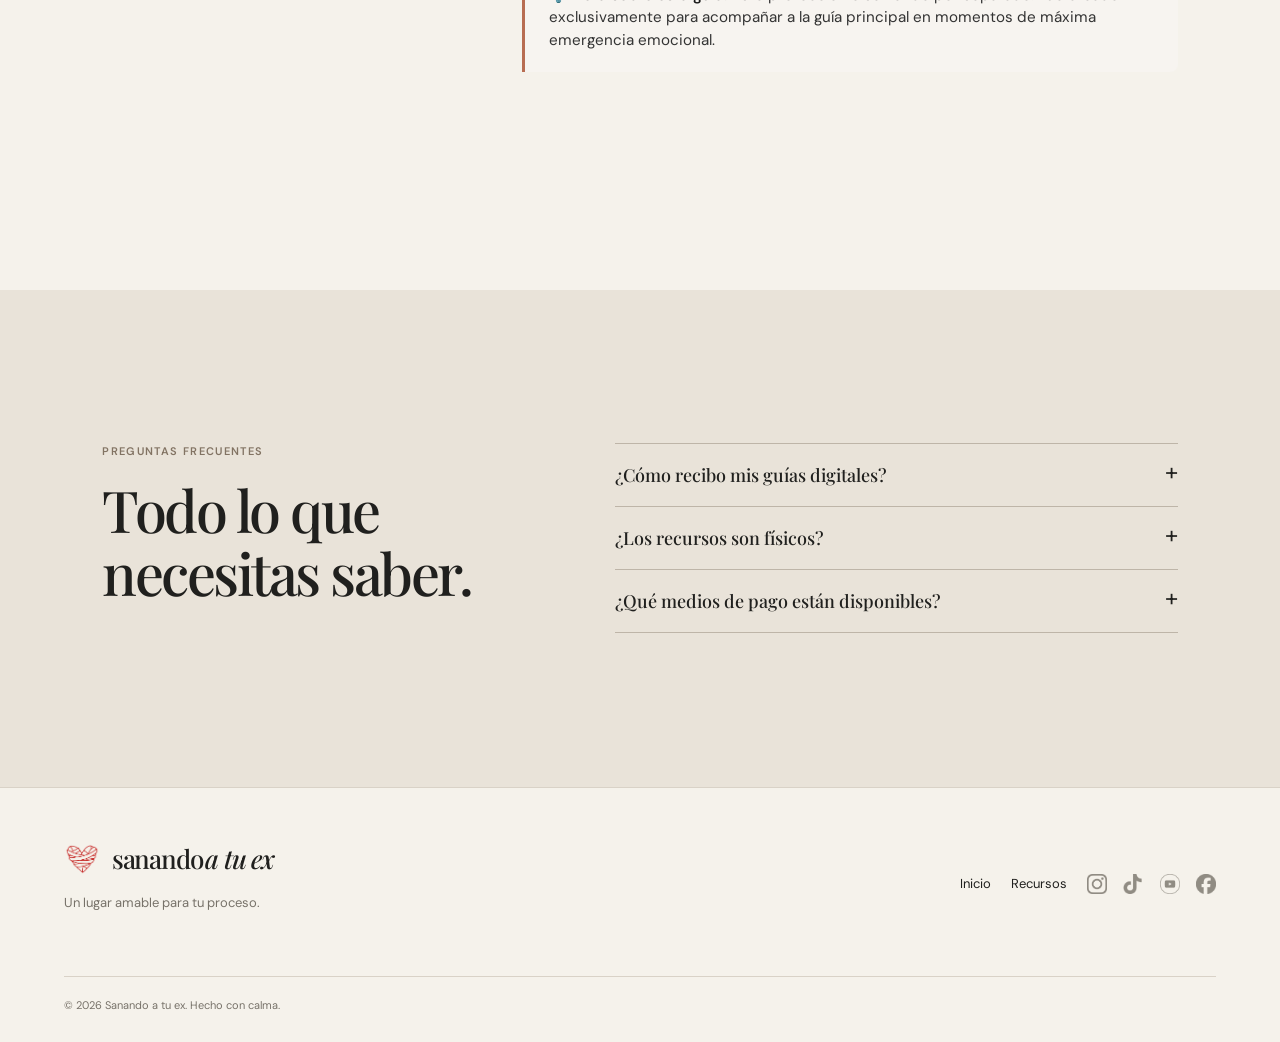
==== commit d6d24c01: "Update guias-digitales.html" ====
--- a/guias-digitales.html
+++ b/guias-digitales.html
@@ -3,20 +3,16 @@
   <head>
     <meta charset="UTF-8" />
     <meta name="viewport" content="width=device-width, initial-scale=1.0" />
-    <meta name="description" content="Guías digitales y recursos prácticos para atravesar una ruptura y volver a ti." />
+    <meta name="description" content="Guías digitales y recursos en formato PDF para tu proceso." />
     <title>Guías Digitales — Sanando a tu ex</title>
-    
     <!-- Favicon -->
     <link rel="icon" type="image/png" href="assets/corazon-rojo.png" />
-
-    <!-- Tipografías y CSS -->
     <link rel="preconnect" href="https://fonts.googleapis.com" />
     <link rel="preconnect" href="https://fonts.gstatic.com" crossorigin />
-    <link href="https://fonts.googleapis.com/css2?family=DM+Sans:wght@400;500;600&family=Playfair+Display:ital,wght@0,500;0,600;1,500&display=swap" rel="stylesheet" />
+    <link href="https://fonts.googleapis.com/css2?family=DM+Sans:ital,wght@0,400;0,500;0,600;1,400&family=Playfair+Display:ital,wght@0,500;0,600;1,500&display=swap" rel="stylesheet" />
     <link rel="stylesheet" href="styles.css?v=v5" />
   </head>
   <body>
-    <!-- Encabezado de la página -->
     <header class="site-header">
       <a class="brand brand-with-icon" href="index.html" aria-label="Sanando a tu ex, inicio">
         <img src="assets/corazon-rojo.png" alt="Sanando a tu ex" class="heart-icon-img" />
@@ -45,7 +41,7 @@
     </header>
 
     <main>
-      <!-- Hero de Sección -->
+      <!-- Hero unificado con fondo de montañas y la misma estética -->
       <section class="shop-hero">
         <div>
           <p class="eyebrow">Recursos digitales · Herramientas en formato PDF</p>
@@ -54,106 +50,84 @@
         </div>
       </section>
 
-      <!-- SECCIÓN 1: Guía Principal -->
-      <section class="section product-detail-section">
-        <div class="product-grid">
-          <div class="product-media">
-            <!-- Bloque de imagen preparado para la portada de la Guía 1 -->
-            <div class="image-frame">
-              <img src="assets/guia-como-sanar-2.png" alt="Guía Cómo Sanar a tu Ex" class="product-cover-img" />
+      <!-- Sección Principal: Guías y Recursos -->
+      <section class="section">
+        <!-- Guía N° 1 -->
+        <article class="guide-detail-card">
+          <div class="guide-image">
+            <img src="assets/portada-seccion-ebooks.png" alt="Portada de la guía Cómo Sanar a tu Ex" />
+          </div>
+          <div class="guide-content">
+            <p class="eyebrow">Guía Digital Nº 1</p>
+            <h2>Cómo Sanar a tu Ex</h2>
+            <p class="guide-intro">Una guía práctica y profundamente humana para ayudarte a soltar el vínculo, procesar el duelo y reconstruir tu identidad después de una relación.</p>
+            
+            <h3>¿Qué logras con esta guía?</h3>
+            <ul class="check-list">
+              <li><strong>Calmar la ansiedad y el desborde emocional</strong> cuando te sientas al límite.</li>
+              <li><strong>Cortar el ciclo de recaídas</strong> (mensajes, redes, idealización, esperanza).</li>
+              <li><strong>Entender por qué tu mente insiste...</strong> y cómo recuperar claridad mental.</li>
+              <li><strong>Atravesar el duelo</strong> sin quedarte atrapado en el sufrimiento.</li>
+              <li><strong>Recuperar tu autoestima</strong>, tus límites y tu dignidad emocional.</li>
+              <li><strong>Reconstruir tu vida</strong> sin depender de otra persona para sentirte completo/a.</li>
+            </ul>
+
+            <div class="features-grid">
+              <div>✓ 1 ebook en formato PDF (Descarga inmediata)</div>
+              <div>✓ Lectura fácil, rápida y sin rodeos</div>
+              <div>✓ Ejercicios prácticos incluidos</div>
+              <div>✓ Pago seguro y garantía de 7 días con Hotmart</div>
+            </div>
+
+            <div class="buy-action">
+              <a href="#" class="button button-dark button-large">Obtener guía digital</a>
             </div>
           </div>
+        </article>
 
-          <div class="product-info-content">
-            <span class="badge">Guía Digital Nº 1</span>
-            <h2>Cómo Sanar a tu Ex</h2>
-            <p class="subtitle">Una guía práctica y profundamente humana para ayudarte a soltar el vínculo, procesar el duelo y reconstruir tu identidad después de una relación.</p>
+        <hr class="section-divider" />
 
-            <div class="benefits-block">
-              <h3>¿Qué logras con esta guía?</h3>
-              <ul class="checklist">
-                <li><strong>Calmar la ansiedad y el desborde emocional</strong> cuando te sientas al límite.</li>
-                <li><strong>Cortar el ciclo de recaídas</strong> (mensajes, redes, idealización, esperanza).</li>
-                <li><strong>Entender por qué tu mente insiste...</strong> y cómo recuperar claridad mental.</li>
-                <li><strong>Atravesar el duelo</strong> sin quedarte atrapado en el sufrimiento.</li>
-                <li><strong>Recuperar tu autoestima</strong>, tus límites y tu dignidad emocional.</li>
-                <li><strong>Reconstruir tu vida</strong> sin depender de otra persona para sentirte completo/a.</li>
-              </ul>
-            </div>
+        <!-- Protocolo de Crisis (Herramienta Complementaria) -->
+        <article class="guide-detail-card">
+          <div class="guide-image">
+            <img src="assets/portada-protocolo-crisis.png" alt="Portada del Protocolo de Crisis Emocional" />
+          </div>
+          <div class="guide-content">
+            <p class="eyebrow">La herramienta complementaria</p>
+            <h2>Protocolo de crisis emocional</h2>
+            <p class="guide-intro">Un plan de acción rápido de contención para momentos de alto desborde o impulsividad.</p>
 
-            <div class="features-list">
-              <div class="feature-item">✓ 1 ebook en formato PDF (Descarga inmediata)</div>
-              <div class="feature-item">✓ Lectura fácil, rápida y sin rodeos</div>
-              <div class="feature-item">✓ Ejercicios prácticos incluidos</div>
-              <div class="feature-item">✓ Pago seguro y garantía de 7 días con Hotmart</div>
-            </div>
-
-            <div class="cta-action">
-              <a href="https://pay.hotmart.com/D103963177F" target="_blank" rel="noreferrer" class="button button-primary">
-                Obtener esta guía individual <span>→</span>
-              </a>
+            <!-- Nota con la estética integrada de la marca -->
+            <div class="notice-box">
+              <p>💡 <strong>Nota sobre esta guía:</strong> Este protocolo no se vende por separado. Fue creado exclusivamente para acompañar a la guía principal en momentos de máxima emergencia emocional.</p>
             </div>
           </div>
-        </div>
+        </article>
       </section>
 
-      <!-- SECCIÓN 2: Protocolo de Crisis (Explicación) + Opción Combo Destacada -->
-      <section class="section combo-highlight-section">
-        <div class="combo-card-container">
-          
-          <div class="combo-header text-center">
-            <span class="eyebrow dark">La herramienta complementaria</span>
-            <h2>Protocolo de Crisis Emocional</h2>
-            <p class="combo-subtext">Acciones inmediatas para momentos de desborde post-ruptura.</p>
-          </div>
-
-          <div class="combo-content-grid">
-            <div class="product-media">
-              <!-- Bloque de imagen preparado para la portada de la Guía 2 o el combo -->
-              <div class="image-frame">
-                <img src="assets/protocolo-crisis.png" alt="Protocolo de Crisis Emocional" class="product-cover-img" />
-              </div>
-            </div>
-
-            <div class="product-info-content">
-              <p>El <strong>Protocolo de Crisis Emocional</strong> te dice qué hacer en el momento exacto en el que más duele. Cuando estés al límite, no necesitas teoría: <em>necesitas un plan.</em></p>
-
-              <div class="benefits-block">
-                <h3>¿Qué obtienes en este protocolo?</h3>
-                <ul class="checklist">
-                  <li><strong>"Kit" de primeros auxilios</strong> para los momentos más difíciles durante el proceso de desapego.</li>
-                  <li><strong>Frenar el impulso</strong> de escribirle o revisar redes.</li>
-                  <li><strong>Manejar triggers</strong> (fotos, canciones, recuerdos) sin derrumbarte.</li>
-                  <li><strong>Recuperar estabilidad</strong> cuando aparece el <em>“nunca voy a superar esto”</em>.</li>
-                  <li><strong>Evitar recaídas</strong> que reinician el dolor.</li>
-                </ul>
-              </div>
-
-              <div class="combo-note-box">
-                <p>💡 <strong>Nota sobre esta guía:</strong> Este protocolo no se vende por separado. Fue creado exclusivamente para acompañar a la guía principal en momentos de máxima emergencia emocional.</p>
-              </div>
-            </div>
-          </div>
-
-          <!-- Módulo CTA del Combo -->
-          <div class="combo-offer-banner">
-            <div class="offer-details">
-              <span class="offer-tag">Opción Recomendada</span>
-              <h3>Combo Completo: Guía Principal + Protocolo de Crisis</h3>
-              <p>Llévate ambas herramientas en un solo paquete y ten la guía teórica junto al plan de emergencia práctica.</p>
-            </div>
-            <div class="offer-action">
-              <a href="https://pay.hotmart.com/K103963382X" target="_blank" rel="noreferrer" class="button button-accent">
-                Comprar Combo Completo <span>→</span>
-              </a>
-            </div>
-          </div>
-
+      <!-- Preguntas frecuentes -->
+      <section class="faq section">
+        <div>
+          <p class="eyebrow">Preguntas frecuentes</p>
+          <h2>Todo lo que necesitas saber.</h2>
+        </div>
+        <div class="faq-list">
+          <details>
+            <summary>¿Cómo recibo mis guías digitales?<span>+</span></summary>
+            <p>Al completar tu compra, recibirás acceso inmediato en tu correo electrónico. Podrás descargarlas y conservarlas de por vida.</p>
+          </details>
+          <details>
+            <summary>¿Los recursos son físicos?<span>+</span></summary>
+            <p>No. Son materiales digitales en formato PDF que puedes leer desde tu teléfono, tableta o computador.</p>
+          </details>
+          <details>
+            <summary>¿Qué medios de pago están disponibles?<span>+</span></summary>
+            <p>El pago se realiza a través de Hotmart, permitiendo tarjeta de crédito, débito, PSE y otros medios según tu país.</p>
+          </details>
         </div>
       </section>
     </main>
 
-    <!-- Pie de página -->
     <footer class="footer">
       <div>
         <a class="brand brand-with-icon" href="index.html">
@@ -163,6 +137,7 @@
         <p>Un lugar amable para tu proceso.</p>
       </div>
       <div class="footer-links">
+        <a href="index.html">Inicio</a>
         <a href="productos.html">Recursos</a>
         <div class="social-links footer-socials">
           <a href="https://www.instagram.com/sanandoatuex_/" target="_blank" rel="noreferrer" aria-label="Instagram">
@@ -181,7 +156,6 @@
       </div>
       <small>© 2026 Sanando a tu ex. Hecho con calma.</small>
     </footer>
-
     <script src="script.js"></script>
   </body>
 </html>
--- a/styles.css
+++ b/styles.css
@@ -982,3 +982,71 @@
     padding: 2rem 1.25rem;
   }
 }
+
+/* --- Tipografía general para productos y guías --- */
+.guide-detail-card h2,
+.guide-detail-card h3,
+.protocol-card h2,
+.protocol-card h3 {
+  font-family: 'Playfair Display', serif;
+  font-weight: 500;
+  color: #1a1a1a;
+}
+
+.guide-detail-card p,
+.guide-detail-card li,
+.protocol-card p,
+.protocol-card li {
+  font-family: 'DM Sans', sans-serif;
+  color: #4a4a4a;
+}
+
+/* --- Formato de la etiqueta "GUÍA DIGITAL Nº 1" --- */
+.eyebrow-label {
+  font-family: 'DM Sans', sans-serif;
+  font-size: 0.75rem;
+  font-weight: 600;
+  text-transform: uppercase;
+  letter-spacing: 0.12em;
+  color: #8c7a6b; /* Tono terroso elegante de la marca */
+  margin-bottom: 0.75rem;
+  display: block;
+}
+
+/* --- Ajuste de distribución para evitar espacio vacío --- */
+.guide-detail-card {
+  display: grid;
+  grid-template-columns: 380px 1fr; /* Columna de imagen y columna de contenido */
+  gap: 2.5rem;
+  align-items: start;
+  max-width: 1100px;
+  margin: 0 auto 4rem auto;
+}
+
+@media (max-width: 900px) {
+  .guide-detail-card {
+    grid-template-columns: 1fr;
+  }
+}
+
+/* --- Nota aclaratoria rediseñada según la estética de la marca --- */
+.notice-box {
+  background-color: #f7f4f0; /* Fondo crema muy suave */
+  border-left: 3px solid #b86d52; /* Borde sutil en tono terracota cálido */
+  padding: 1.25rem 1.5rem;
+  border-radius: 0 8px 8px 0;
+  margin-top: 1.5rem;
+}
+
+.notice-box p {
+  font-family: 'DM Sans', sans-serif;
+  font-size: 0.95rem;
+  line-height: 1.5;
+  color: #333333;
+  margin: 0;
+}
+
+.notice-box strong {
+  color: #1a1a1a;
+  font-weight: 600;
+}
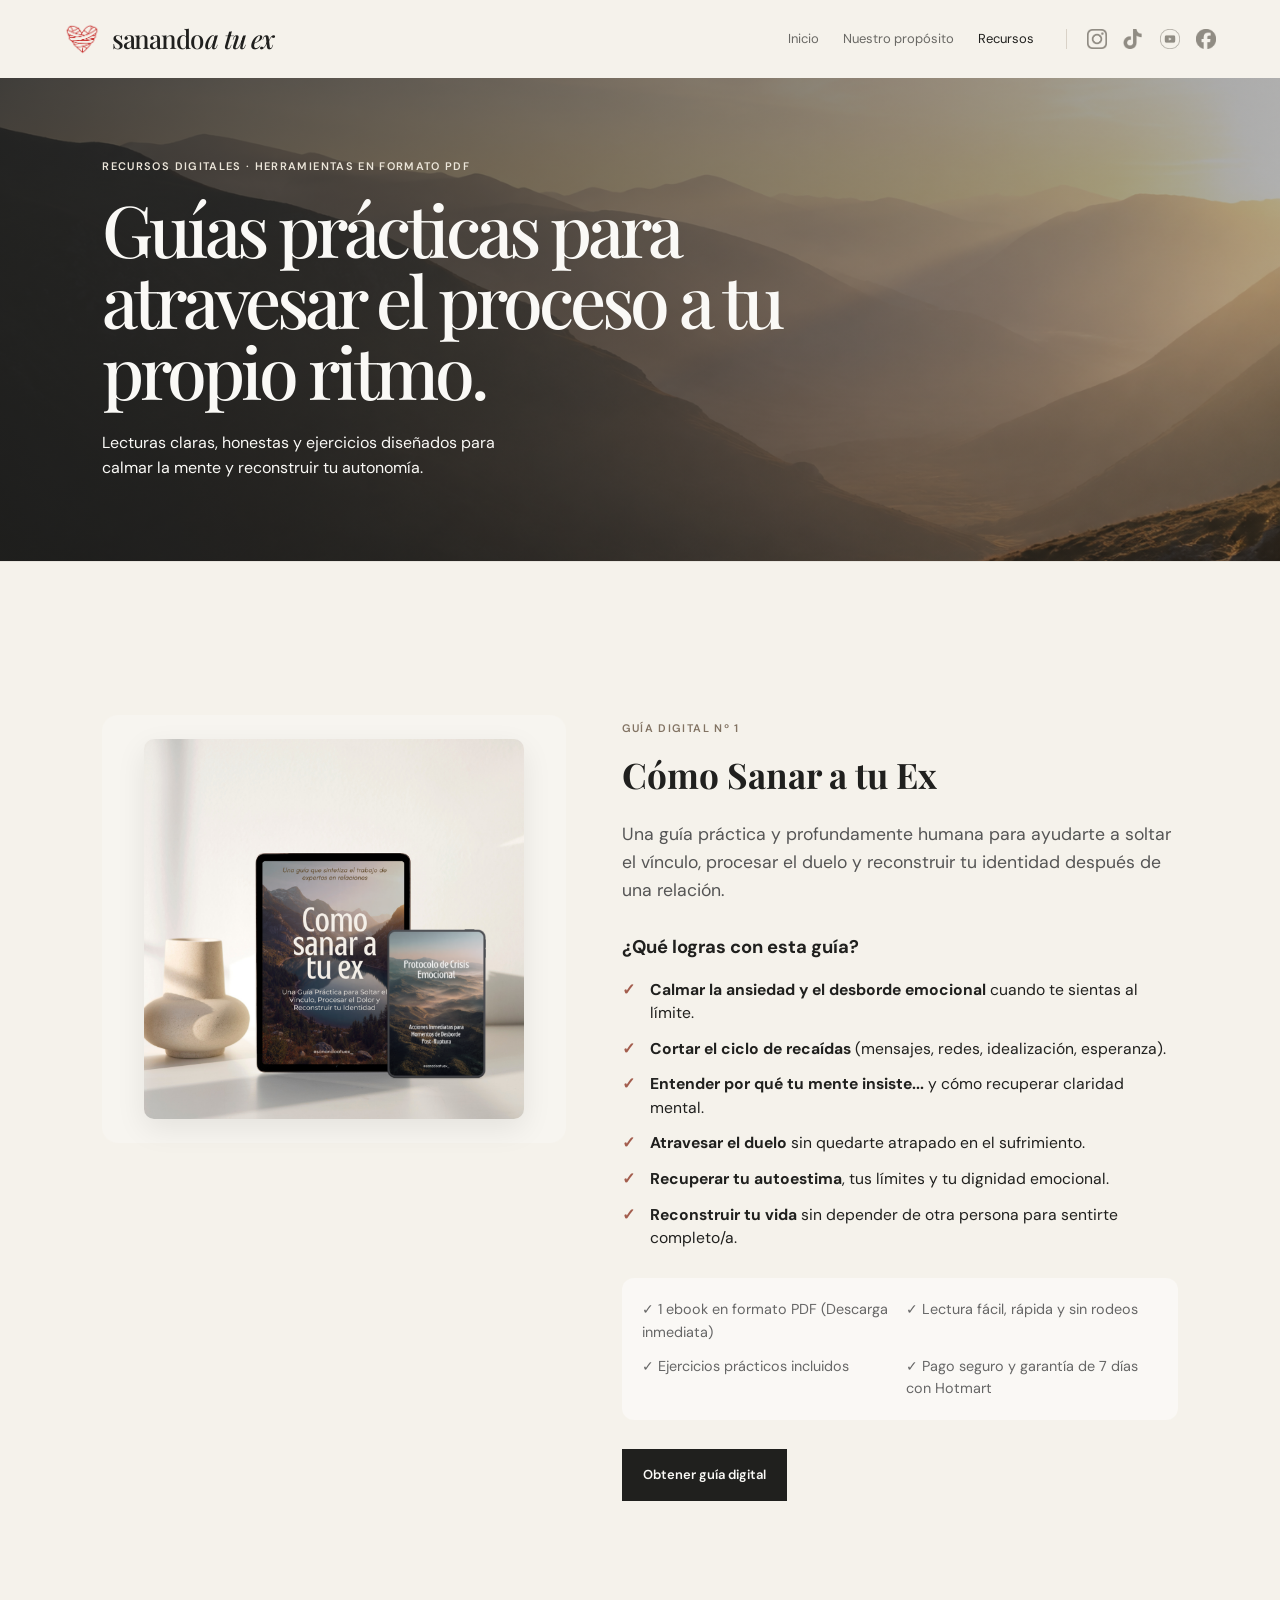
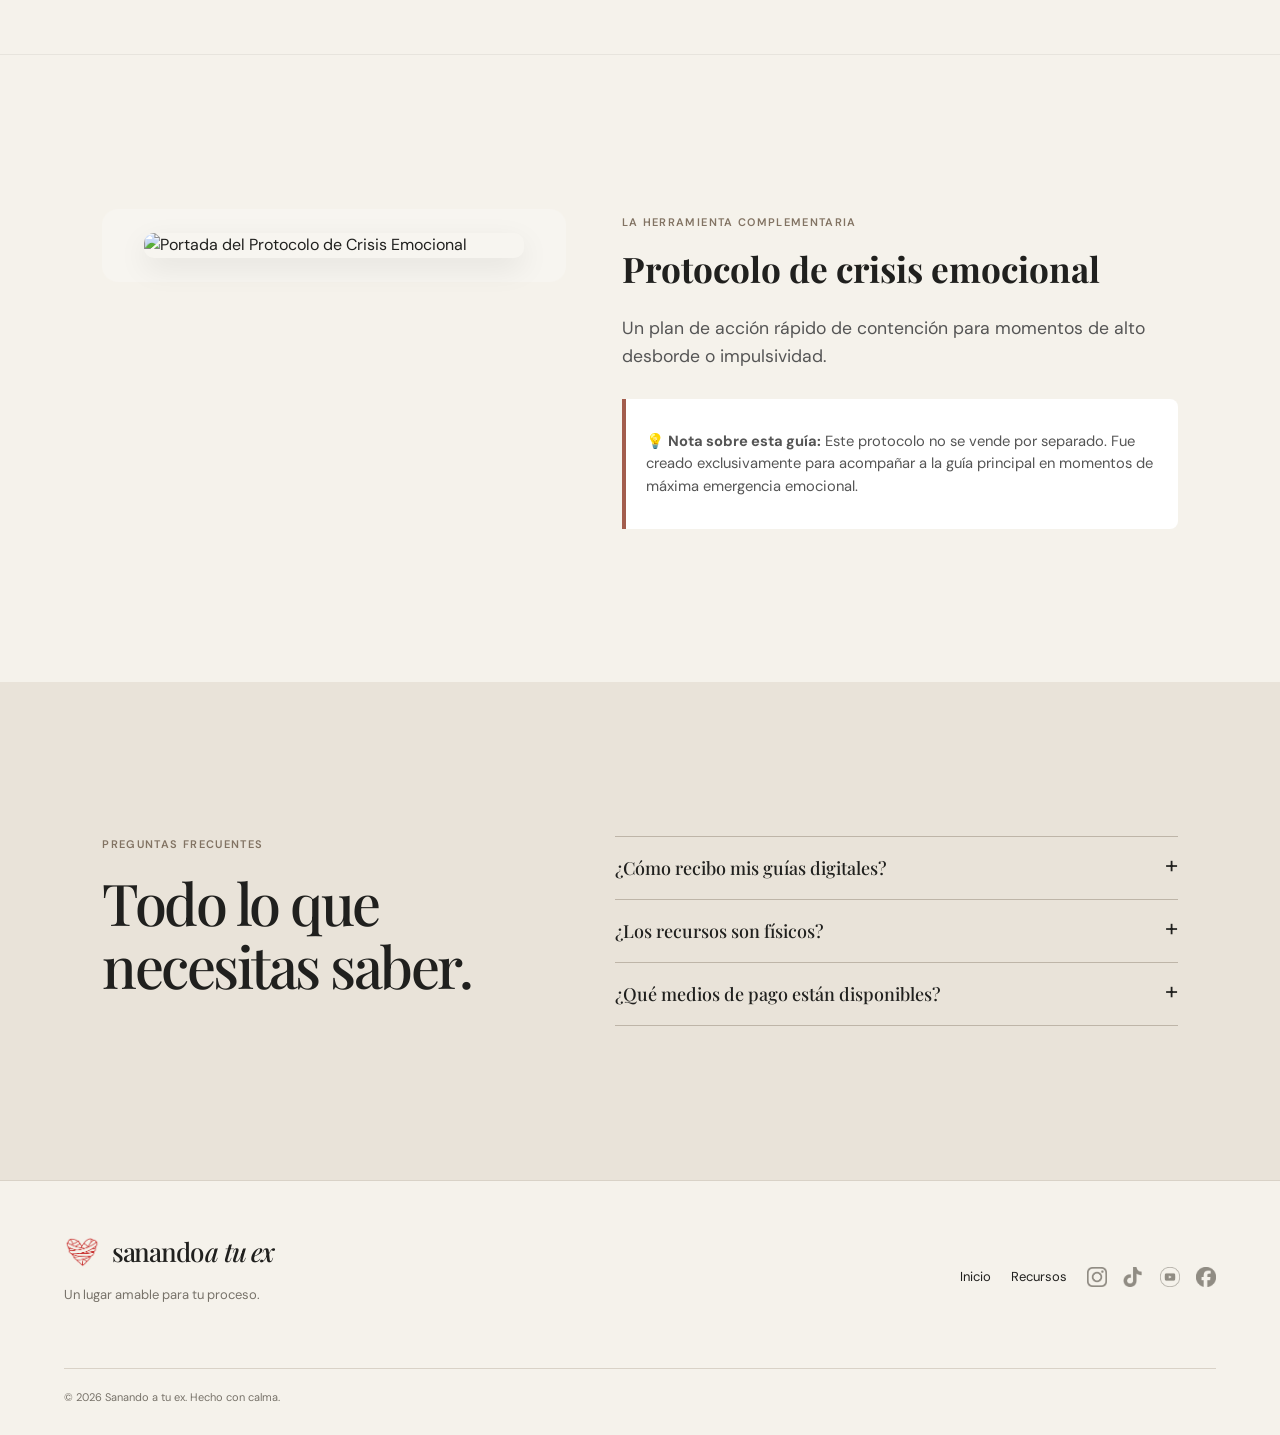
==== commit 8ca4d1db: "Update guias-digitales.html" ====
--- a/guias-digitales.html
+++ b/guias-digitales.html
@@ -10,7 +10,7 @@
     <link rel="preconnect" href="https://fonts.googleapis.com" />
     <link rel="preconnect" href="https://fonts.gstatic.com" crossorigin />
     <link href="https://fonts.googleapis.com/css2?family=DM+Sans:ital,wght@0,400;0,500;0,600;1,400&family=Playfair+Display:ital,wght@0,500;0,600;1,500&display=swap" rel="stylesheet" />
-    <link rel="stylesheet" href="styles.css?v=v5" />
+    <link rel="stylesheet" href="styles.css?v=v6" />
   </head>
   <body>
     <header class="site-header">
@@ -41,64 +41,65 @@
     </header>
 
     <main>
-      <!-- Hero unificado con fondo de montañas y la misma estética -->
+      <!-- Hero de la tienda -->
       <section class="shop-hero">
         <div>
-          <p class="eyebrow">Recursos digitales · Herramientas en formato PDF</p>
+          <p class="eyebrow light">Recursos digitales · Herramientas en formato PDF</p>
           <h1>Guías prácticas para atravesar el proceso a tu propio ritmo.</h1>
           <p>Lecturas claras, honestas y ejercicios diseñados para calmar la mente y reconstruir tu autonomía.</p>
         </div>
       </section>
 
-      <!-- Sección Principal: Guías y Recursos -->
-      <section class="section">
+      <!-- Sección Principal de la Guía Digital -->
+      <section class="section product-detail-section">
         <!-- Guía N° 1 -->
-        <article class="guide-detail-card">
-          <div class="guide-image">
-            <img src="assets/portada-seccion-ebooks.png" alt="Portada de la guía Cómo Sanar a tu Ex" />
+        <article class="guide-detail-grid">
+          <div class="image-frame">
+            <img src="assets/portada-seccion-ebooks.png" alt="Portada de la guía Cómo Sanar a tu Ex" class="product-cover-img" />
           </div>
-          <div class="guide-content">
-            <p class="eyebrow">Guía Digital Nº 1</p>
+          <div class="guide-info-content">
+            <span class="eyebrow">Guía Digital Nº 1</span>
             <h2>Cómo Sanar a tu Ex</h2>
-            <p class="guide-intro">Una guía práctica y profundamente humana para ayudarte a soltar el vínculo, procesar el duelo y reconstruir tu identidad después de una relación.</p>
+            <p class="subtitle">Una guía práctica y profundamente humana para ayudarte a soltar el vínculo, procesar el duelo y reconstruir tu identidad después de una relación.</p>
             
-            <h3>¿Qué logras con esta guía?</h3>
-            <ul class="check-list">
-              <li><strong>Calmar la ansiedad y el desborde emocional</strong> cuando te sientas al límite.</li>
-              <li><strong>Cortar el ciclo de recaídas</strong> (mensajes, redes, idealización, esperanza).</li>
-              <li><strong>Entender por qué tu mente insiste...</strong> y cómo recuperar claridad mental.</li>
-              <li><strong>Atravesar el duelo</strong> sin quedarte atrapado en el sufrimiento.</li>
-              <li><strong>Recuperar tu autoestima</strong>, tus límites y tu dignidad emocional.</li>
-              <li><strong>Reconstruir tu vida</strong> sin depender de otra persona para sentirte completo/a.</li>
-            </ul>
+            <div class="benefits-block">
+              <h3>¿Qué logras con esta guía?</h3>
+              <ul class="checklist">
+                <li><strong>Calmar la ansiedad y el desborde emocional</strong> cuando te sientas al límite.</li>
+                <li><strong>Cortar el ciclo de recaídas</strong> (mensajes, redes, idealización, esperanza).</li>
+                <li><strong>Entender por qué tu mente insiste...</strong> y cómo recuperar claridad mental.</li>
+                <li><strong>Atravesar el duelo</strong> sin quedarte atrapado en el sufrimiento.</li>
+                <li><strong>Recuperar tu autoestima</strong>, tus límites y tu dignidad emocional.</li>
+                <li><strong>Reconstruir tu vida</strong> sin depender de otra persona para sentirte completo/a.</li>
+              </ul>
+            </div>
 
-            <div class="features-grid">
+            <div class="features-list">
               <div>✓ 1 ebook en formato PDF (Descarga inmediata)</div>
               <div>✓ Lectura fácil, rápida y sin rodeos</div>
               <div>✓ Ejercicios prácticos incluidos</div>
               <div>✓ Pago seguro y garantía de 7 días con Hotmart</div>
             </div>
 
-            <div class="buy-action">
-              <a href="#" class="button button-dark button-large">Obtener guía digital</a>
+            <div>
+              <a href="#" class="button button-dark">Obtener guía digital</a>
             </div>
           </div>
         </article>
+      </section>
 
-        <hr class="section-divider" />
+      <!-- Sección de la herramienta complementaria (Protocolo de Crisis) -->
+      <section class="section product-detail-section">
+        <article class="guide-detail-grid">
+          <div class="image-frame">
+            <img src="assets/portada-protocolo-crisis.png" alt="Portada del Protocolo de Crisis Emocional" class="product-cover-img" />
+          </div>
+          <div class="guide-info-content">
+            <span class="eyebrow">La herramienta complementaria</span>
+            <h2>Protocolo de crisis emocional</h2>
+            <p class="subtitle">Un plan de acción rápido de contención para momentos de alto desborde o impulsividad.</p>
 
-        <!-- Protocolo de Crisis (Herramienta Complementaria) -->
-        <article class="guide-detail-card">
-          <div class="guide-image">
-            <img src="assets/portada-protocolo-crisis.png" alt="Portada del Protocolo de Crisis Emocional" />
-          </div>
-          <div class="guide-content">
-            <p class="eyebrow">La herramienta complementaria</p>
-            <h2>Protocolo de crisis emocional</h2>
-            <p class="guide-intro">Un plan de acción rápido de contención para momentos de alto desborde o impulsividad.</p>
-
-            <!-- Nota con la estética integrada de la marca -->
-            <div class="notice-box">
+            <div class="combo-note-box">
               <p>💡 <strong>Nota sobre esta guía:</strong> Este protocolo no se vende por separado. Fue creado exclusivamente para acompañar a la guía principal en momentos de máxima emergencia emocional.</p>
             </div>
           </div>
@@ -106,7 +107,7 @@
       </section>
 
       <!-- Preguntas frecuentes -->
-      <section class="faq section">
+      <section class="section faq">
         <div>
           <p class="eyebrow">Preguntas frecuentes</p>
           <h2>Todo lo que necesitas saber.</h2>
--- a/styles.css
+++ b/styles.css
@@ -982,71 +982,3 @@
     padding: 2rem 1.25rem;
   }
 }
-
-/* --- Tipografía general para productos y guías --- */
-.guide-detail-card h2,
-.guide-detail-card h3,
-.protocol-card h2,
-.protocol-card h3 {
-  font-family: 'Playfair Display', serif;
-  font-weight: 500;
-  color: #1a1a1a;
-}
-
-.guide-detail-card p,
-.guide-detail-card li,
-.protocol-card p,
-.protocol-card li {
-  font-family: 'DM Sans', sans-serif;
-  color: #4a4a4a;
-}
-
-/* --- Formato de la etiqueta "GUÍA DIGITAL Nº 1" --- */
-.eyebrow-label {
-  font-family: 'DM Sans', sans-serif;
-  font-size: 0.75rem;
-  font-weight: 600;
-  text-transform: uppercase;
-  letter-spacing: 0.12em;
-  color: #8c7a6b; /* Tono terroso elegante de la marca */
-  margin-bottom: 0.75rem;
-  display: block;
-}
-
-/* --- Ajuste de distribución para evitar espacio vacío --- */
-.guide-detail-card {
-  display: grid;
-  grid-template-columns: 380px 1fr; /* Columna de imagen y columna de contenido */
-  gap: 2.5rem;
-  align-items: start;
-  max-width: 1100px;
-  margin: 0 auto 4rem auto;
-}
-
-@media (max-width: 900px) {
-  .guide-detail-card {
-    grid-template-columns: 1fr;
-  }
-}
-
-/* --- Nota aclaratoria rediseñada según la estética de la marca --- */
-.notice-box {
-  background-color: #f7f4f0; /* Fondo crema muy suave */
-  border-left: 3px solid #b86d52; /* Borde sutil en tono terracota cálido */
-  padding: 1.25rem 1.5rem;
-  border-radius: 0 8px 8px 0;
-  margin-top: 1.5rem;
-}
-
-.notice-box p {
-  font-family: 'DM Sans', sans-serif;
-  font-size: 0.95rem;
-  line-height: 1.5;
-  color: #333333;
-  margin: 0;
-}
-
-.notice-box strong {
-  color: #1a1a1a;
-  font-weight: 600;
-}
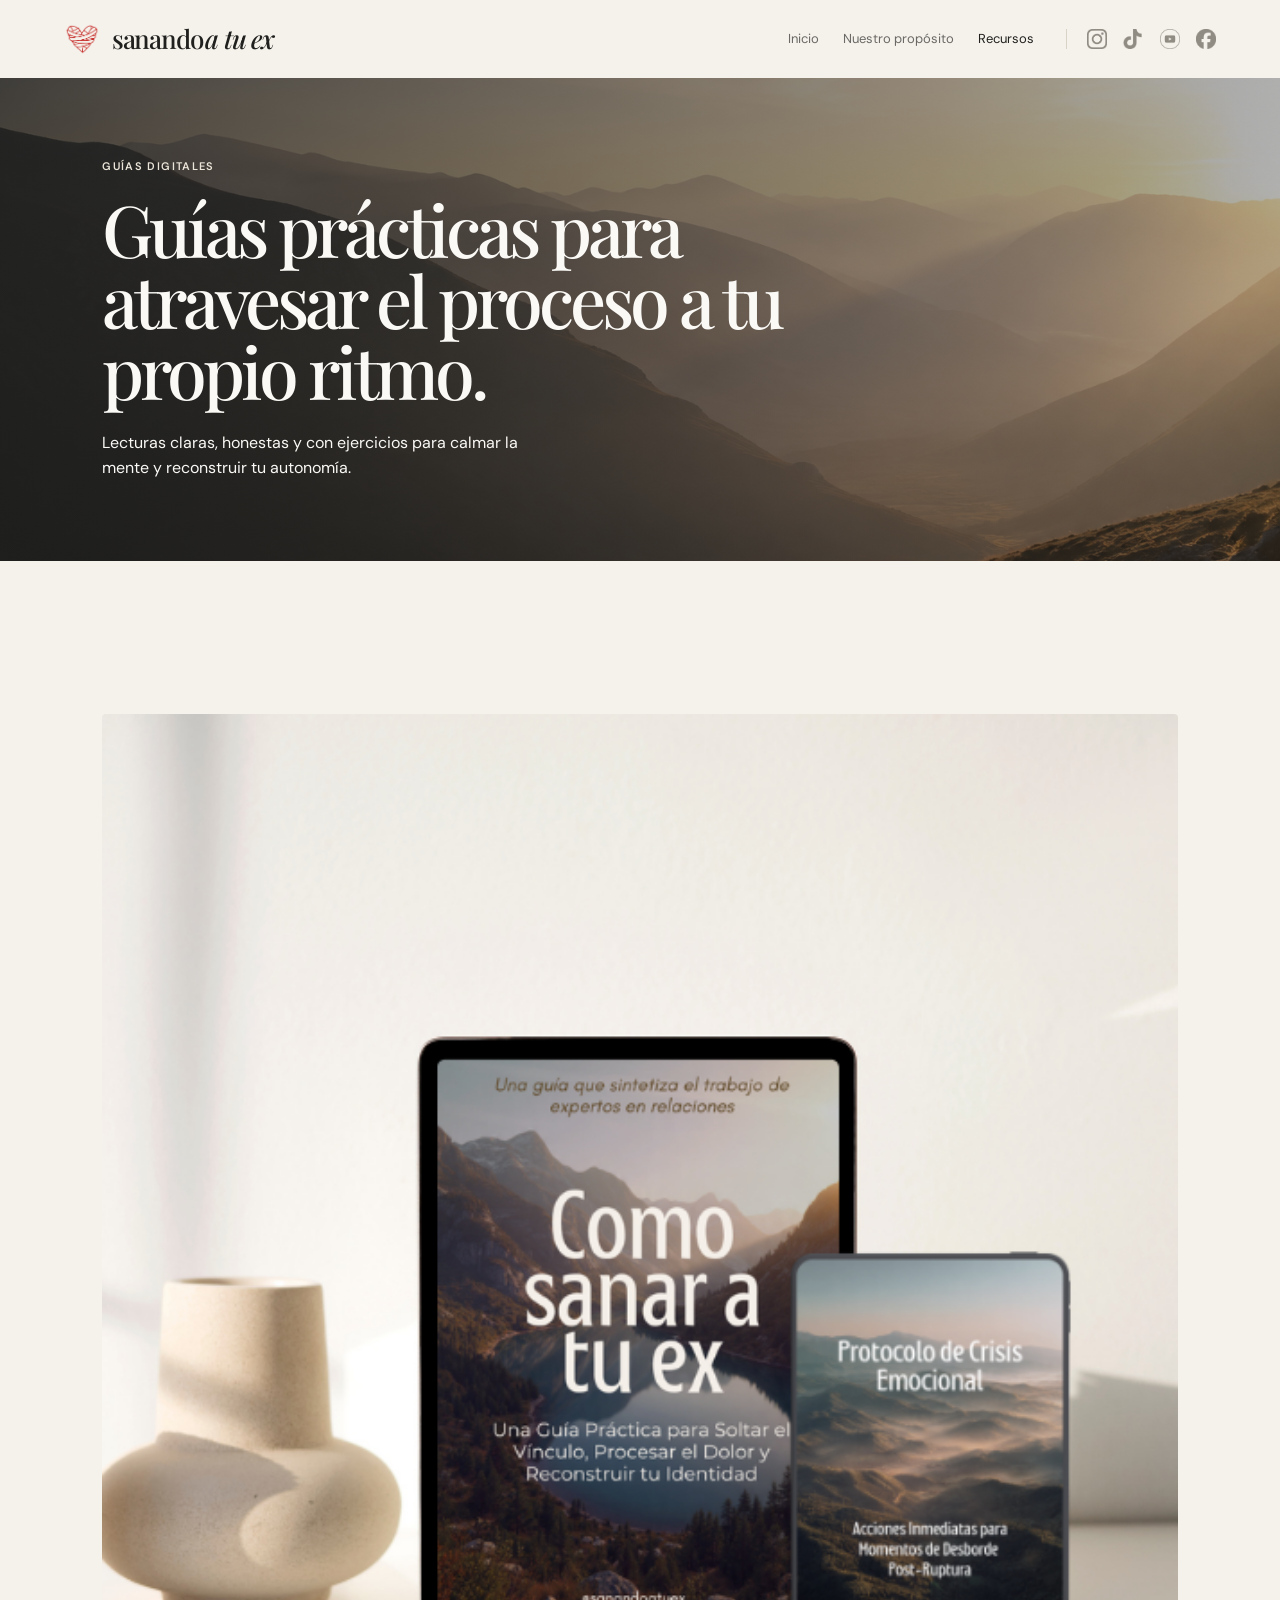
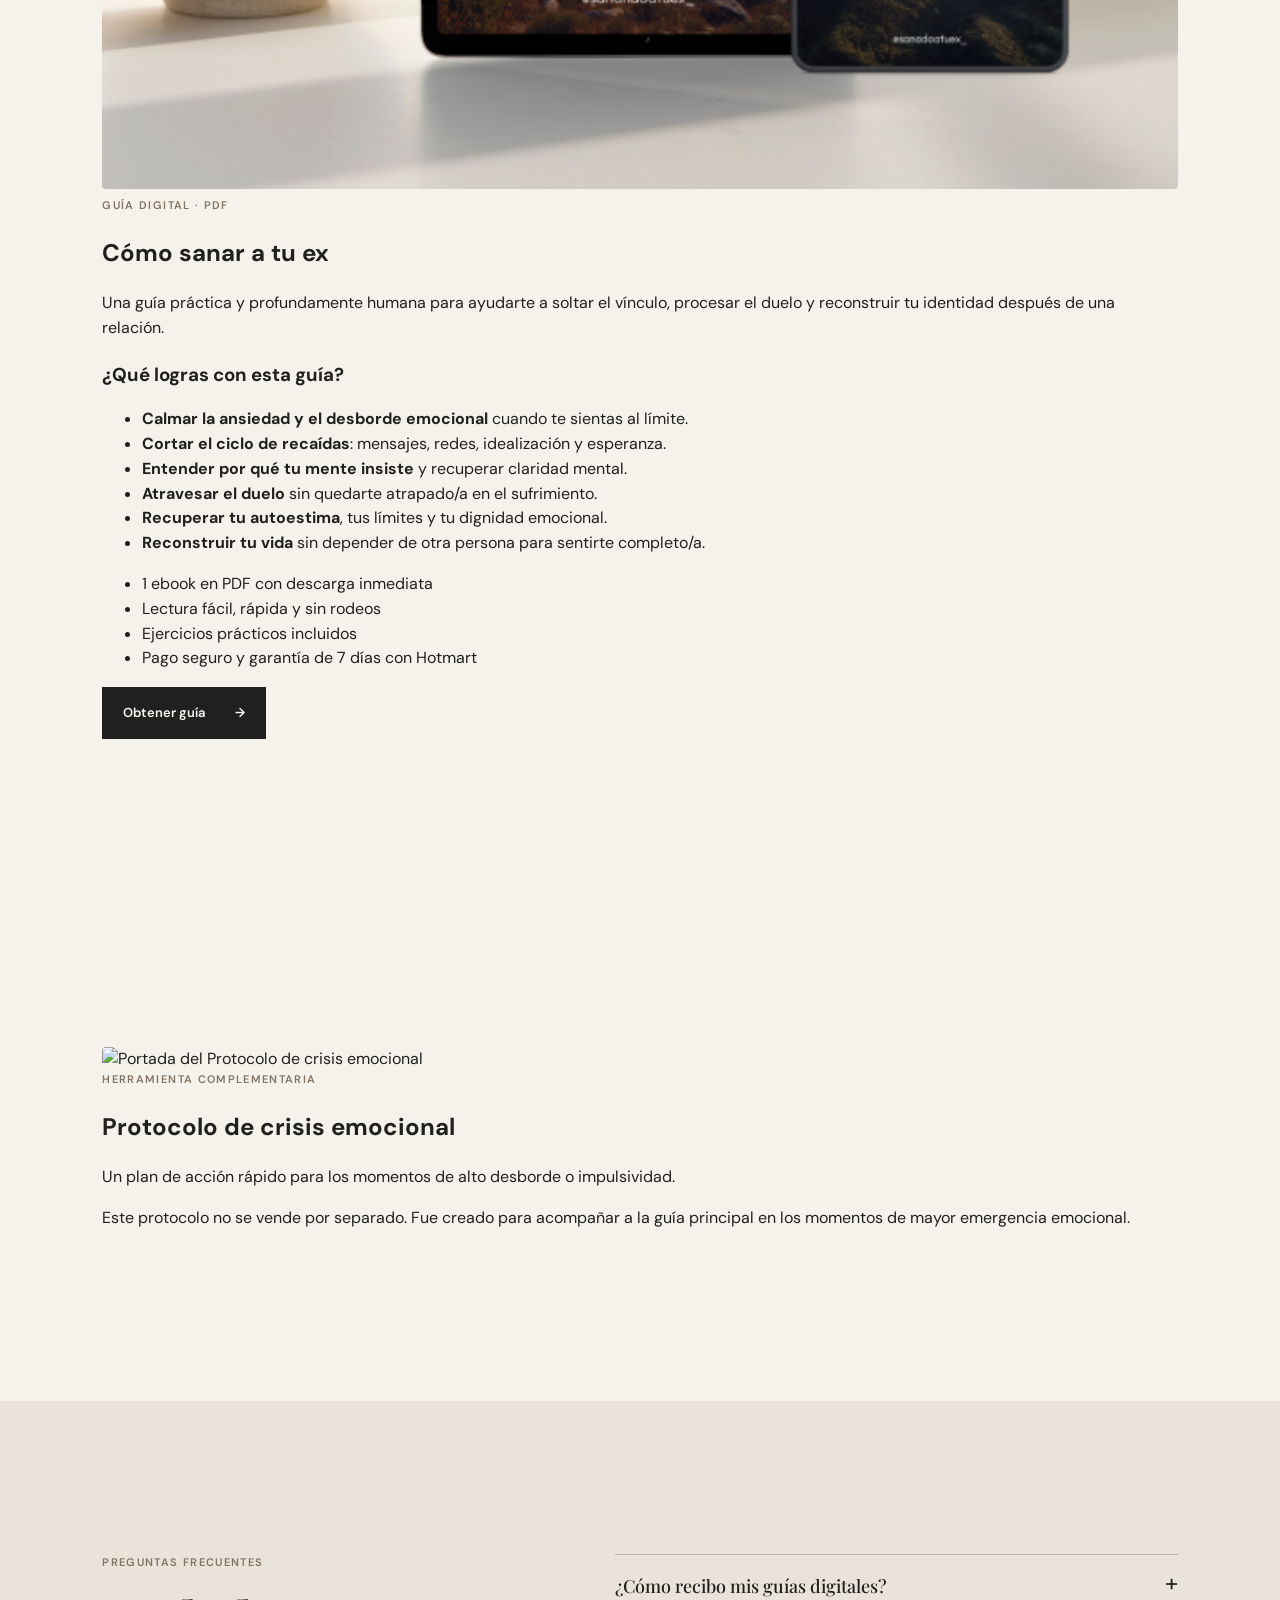
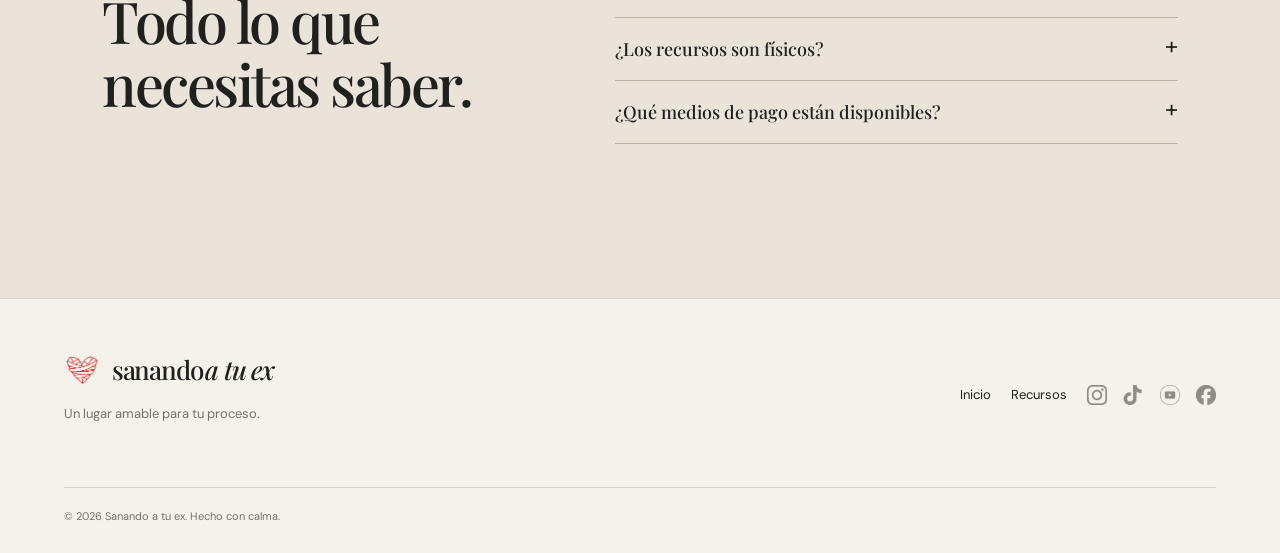
==== commit 96d111ea: "Update guias-digitales.html" ====
--- a/guias-digitales.html
+++ b/guias-digitales.html
@@ -3,14 +3,13 @@
   <head>
     <meta charset="UTF-8" />
     <meta name="viewport" content="width=device-width, initial-scale=1.0" />
-    <meta name="description" content="Guías digitales y recursos en formato PDF para tu proceso." />
-    <title>Guías Digitales — Sanando a tu ex</title>
-    <!-- Favicon -->
+    <meta name="description" content="Guías digitales en formato PDF para acompañarte después de una ruptura." />
+    <title>Guías digitales — Sanando a tu ex</title>
     <link rel="icon" type="image/png" href="assets/corazon-rojo.png" />
     <link rel="preconnect" href="https://fonts.googleapis.com" />
     <link rel="preconnect" href="https://fonts.gstatic.com" crossorigin />
-    <link href="https://fonts.googleapis.com/css2?family=DM+Sans:ital,wght@0,400;0,500;0,600;1,400&family=Playfair+Display:ital,wght@0,500;0,600;1,500&display=swap" rel="stylesheet" />
-    <link rel="stylesheet" href="styles.css?v=v6" />
+    <link href="https://fonts.googleapis.com/css2?family=DM+Sans:wght@400;500;600&family=Playfair+Display:ital,wght@0,500;0,600;1,500&display=swap" rel="stylesheet" />
+    <link rel="stylesheet" href="styles.css?v=v7" />
   </head>
   <body>
     <header class="site-header">
@@ -24,89 +23,72 @@
         <a href="index.html#proposito">Nuestro propósito</a>
         <a class="active" href="productos.html">Recursos</a>
         <div class="social-links">
-          <a href="https://www.instagram.com/sanandoatuex_/" target="_blank" rel="noreferrer" aria-label="Instagram">
-            <img src="assets/instagram-logo.png" alt="Instagram" class="social-icon-img" />
-          </a>
-          <a href="https://www.tiktok.com/@sanandoatuex_?is_from_webapp=1&sender_device=pc" target="_blank" rel="noreferrer" aria-label="TikTok">
-            <img src="assets/tiktok-logo.png" alt="TikTok" class="social-icon-img" />
-          </a>
-          <a href="https://youtube.com/@sanandoatuex?si=kD7vtOGhTiIHpsKm" target="_blank" rel="noreferrer" aria-label="YouTube">
-            <img src="assets/yotube-logo.png" alt="YouTube" class="social-icon-img" />
-          </a>
-          <a href="https://www.facebook.com/profile.php?id=61584561286079" target="_blank" rel="noreferrer" aria-label="Facebook">
-            <img src="assets/facebook-logo.png" alt="Facebook" class="social-icon-img" />
-          </a>
+          <a href="https://www.instagram.com/sanandoatuex_/" target="_blank" rel="noreferrer" aria-label="Instagram"><img src="assets/instagram-logo.png" alt="Instagram" class="social-icon-img" /></a>
+          <a href="https://www.tiktok.com/@sanandoatuex_?is_from_webapp=1&sender_device=pc" target="_blank" rel="noreferrer" aria-label="TikTok"><img src="assets/tiktok-logo.png" alt="TikTok" class="social-icon-img" /></a>
+          <a href="https://youtube.com/@sanandoatuex?si=kD7vtOGhTiIHpsKm" target="_blank" rel="noreferrer" aria-label="YouTube"><img src="assets/yotube-logo.png" alt="YouTube" class="social-icon-img" /></a>
+          <a href="https://www.facebook.com/profile.php?id=61584561286079" target="_blank" rel="noreferrer" aria-label="Facebook"><img src="assets/facebook-logo.png" alt="Facebook" class="social-icon-img" /></a>
         </div>
       </nav>
     </header>
 
     <main>
-      <!-- Hero de la tienda -->
       <section class="shop-hero">
         <div>
-          <p class="eyebrow light">Recursos digitales · Herramientas en formato PDF</p>
+          <p class="eyebrow light">Guías digitales</p>
           <h1>Guías prácticas para atravesar el proceso a tu propio ritmo.</h1>
-          <p>Lecturas claras, honestas y ejercicios diseñados para calmar la mente y reconstruir tu autonomía.</p>
+          <p>Lecturas claras, honestas y con ejercicios para calmar la mente y reconstruir tu autonomía.</p>
         </div>
       </section>
 
-      <!-- Sección Principal de la Guía Digital -->
-      <section class="section product-detail-section">
-        <!-- Guía N° 1 -->
-        <article class="guide-detail-grid">
-          <div class="image-frame">
-            <img src="assets/portada-seccion-ebooks.png" alt="Portada de la guía Cómo Sanar a tu Ex" class="product-cover-img" />
+      <!-- Guía principal -->
+      <section class="section guide-section guide-section-ivory">
+        <article class="guide-grid">
+          <div class="guide-cover">
+            <img src="assets/portada-seccion-ebooks.png" alt="Portada de la guía Cómo sanar a tu ex" class="card-cover-img" />
           </div>
-          <div class="guide-info-content">
-            <span class="eyebrow">Guía Digital Nº 1</span>
-            <h2>Cómo Sanar a tu Ex</h2>
-            <p class="subtitle">Una guía práctica y profundamente humana para ayudarte a soltar el vínculo, procesar el duelo y reconstruir tu identidad después de una relación.</p>
-            
-            <div class="benefits-block">
-              <h3>¿Qué logras con esta guía?</h3>
-              <ul class="checklist">
-                <li><strong>Calmar la ansiedad y el desborde emocional</strong> cuando te sientas al límite.</li>
-                <li><strong>Cortar el ciclo de recaídas</strong> (mensajes, redes, idealización, esperanza).</li>
-                <li><strong>Entender por qué tu mente insiste...</strong> y cómo recuperar claridad mental.</li>
-                <li><strong>Atravesar el duelo</strong> sin quedarte atrapado en el sufrimiento.</li>
-                <li><strong>Recuperar tu autoestima</strong>, tus límites y tu dignidad emocional.</li>
-                <li><strong>Reconstruir tu vida</strong> sin depender de otra persona para sentirte completo/a.</li>
-              </ul>
-            </div>
+          <div class="guide-info">
+            <p class="card-type">Guía digital · PDF</p>
+            <h2>Cómo sanar a tu ex</h2>
+            <p class="guide-lead">Una guía práctica y profundamente humana para ayudarte a soltar el vínculo, procesar el duelo y reconstruir tu identidad después de una relación.</p>
 
-            <div class="features-list">
-              <div>✓ 1 ebook en formato PDF (Descarga inmediata)</div>
-              <div>✓ Lectura fácil, rápida y sin rodeos</div>
-              <div>✓ Ejercicios prácticos incluidos</div>
-              <div>✓ Pago seguro y garantía de 7 días con Hotmart</div>
-            </div>
+            <h3>¿Qué logras con esta guía?</h3>
+            <ul class="guide-list">
+              <li><strong>Calmar la ansiedad y el desborde emocional</strong> cuando te sientas al límite.</li>
+              <li><strong>Cortar el ciclo de recaídas</strong>: mensajes, redes, idealización y esperanza.</li>
+              <li><strong>Entender por qué tu mente insiste</strong> y recuperar claridad mental.</li>
+              <li><strong>Atravesar el duelo</strong> sin quedarte atrapado/a en el sufrimiento.</li>
+              <li><strong>Recuperar tu autoestima</strong>, tus límites y tu dignidad emocional.</li>
+              <li><strong>Reconstruir tu vida</strong> sin depender de otra persona para sentirte completo/a.</li>
+            </ul>
 
-            <div>
-              <a href="#" class="button button-dark">Obtener guía digital</a>
-            </div>
+            <ul class="guide-facts">
+              <li>1 ebook en PDF con descarga inmediata</li>
+              <li>Lectura fácil, rápida y sin rodeos</li>
+              <li>Ejercicios prácticos incluidos</li>
+              <li>Pago seguro y garantía de 7 días con Hotmart</li>
+            </ul>
+
+            <!-- Reemplaza "#" por tu enlace de Hotmart -->
+            <a class="button button-dark" href="#">Obtener guía <span>→</span></a>
           </div>
         </article>
       </section>
 
-      <!-- Sección de la herramienta complementaria (Protocolo de Crisis) -->
-      <section class="section product-detail-section">
-        <article class="guide-detail-grid">
-          <div class="image-frame">
-            <img src="assets/portada-protocolo-crisis.png" alt="Portada del Protocolo de Crisis Emocional" class="product-cover-img" />
+      <!-- Protocolo de crisis -->
+      <section class="section guide-section">
+        <article class="guide-grid guide-grid-reverse">
+          <div class="guide-cover">
+            <img src="assets/portada-protocolo-crisis.png" alt="Portada del Protocolo de crisis emocional" class="card-cover-img" />
           </div>
-          <div class="guide-info-content">
-            <span class="eyebrow">La herramienta complementaria</span>
+          <div class="guide-info">
+            <p class="card-type">Herramienta complementaria</p>
             <h2>Protocolo de crisis emocional</h2>
-            <p class="subtitle">Un plan de acción rápido de contención para momentos de alto desborde o impulsividad.</p>
-
-            <div class="combo-note-box">
-              <p>💡 <strong>Nota sobre esta guía:</strong> Este protocolo no se vende por separado. Fue creado exclusivamente para acompañar a la guía principal en momentos de máxima emergencia emocional.</p>
-            </div>
+            <p class="guide-lead">Un plan de acción rápido para los momentos de alto desborde o impulsividad.</p>
+            <p class="guide-note">Este protocolo no se vende por separado. Fue creado para acompañar a la guía principal en los momentos de mayor emergencia emocional.</p>
           </div>
         </article>
       </section>
 
-      <!-- Preguntas frecuentes -->
       <section class="section faq">
         <div>
           <p class="eyebrow">Preguntas frecuentes</p>
@@ -123,7 +105,7 @@
           </details>
           <details>
             <summary>¿Qué medios de pago están disponibles?<span>+</span></summary>
-            <p>El pago se realiza a través de Hotmart, permitiendo tarjeta de crédito, débito, PSE y otros medios según tu país.</p>
+            <p>El pago se realiza a través de Hotmart, con tarjeta de crédito, débito, PSE y otros medios según tu país.</p>
           </details>
         </div>
       </section>
@@ -141,18 +123,10 @@
         <a href="index.html">Inicio</a>
         <a href="productos.html">Recursos</a>
         <div class="social-links footer-socials">
-          <a href="https://www.instagram.com/sanandoatuex_/" target="_blank" rel="noreferrer" aria-label="Instagram">
-            <img src="assets/instagram-logo.png" alt="Instagram" class="social-icon-img" />
-          </a>
-          <a href="https://www.tiktok.com/@sanandoatuex_?is_from_webapp=1&sender_device=pc" target="_blank" rel="noreferrer" aria-label="TikTok">
-            <img src="assets/tiktok-logo.png" alt="TikTok" class="social-icon-img" />
-          </a>
-          <a href="https://youtube.com/@sanandoatuex?si=kD7vtOGhTiIHpsKm" target="_blank" rel="noreferrer" aria-label="YouTube">
-            <img src="assets/yotube-logo.png" alt="YouTube" class="social-icon-img" />
-          </a>
-          <a href="https://www.facebook.com/profile.php?id=61584561286079" target="_blank" rel="noreferrer" aria-label="Facebook">
-            <img src="assets/facebook-logo.png" alt="Facebook" class="social-icon-img" />
-          </a>
+          <a href="https://www.instagram.com/sanandoatuex_/" target="_blank" rel="noreferrer" aria-label="Instagram"><img src="assets/instagram-logo.png" alt="Instagram" class="social-icon-img" /></a>
+          <a href="https://www.tiktok.com/@sanandoatuex_?is_from_webapp=1&sender_device=pc" target="_blank" rel="noreferrer" aria-label="TikTok"><img src="assets/tiktok-logo.png" alt="TikTok" class="social-icon-img" /></a>
+          <a href="https://youtube.com/@sanandoatuex?si=kD7vtOGhTiIHpsKm" target="_blank" rel="noreferrer" aria-label="YouTube"><img src="assets/yotube-logo.png" alt="YouTube" class="social-icon-img" /></a>
+          <a href="https://www.facebook.com/profile.php?id=61584561286079" target="_blank" rel="noreferrer" aria-label="Facebook"><img src="assets/facebook-logo.png" alt="Facebook" class="social-icon-img" /></a>
         </div>
       </div>
       <small>© 2026 Sanando a tu ex. Hecho con calma.</small>
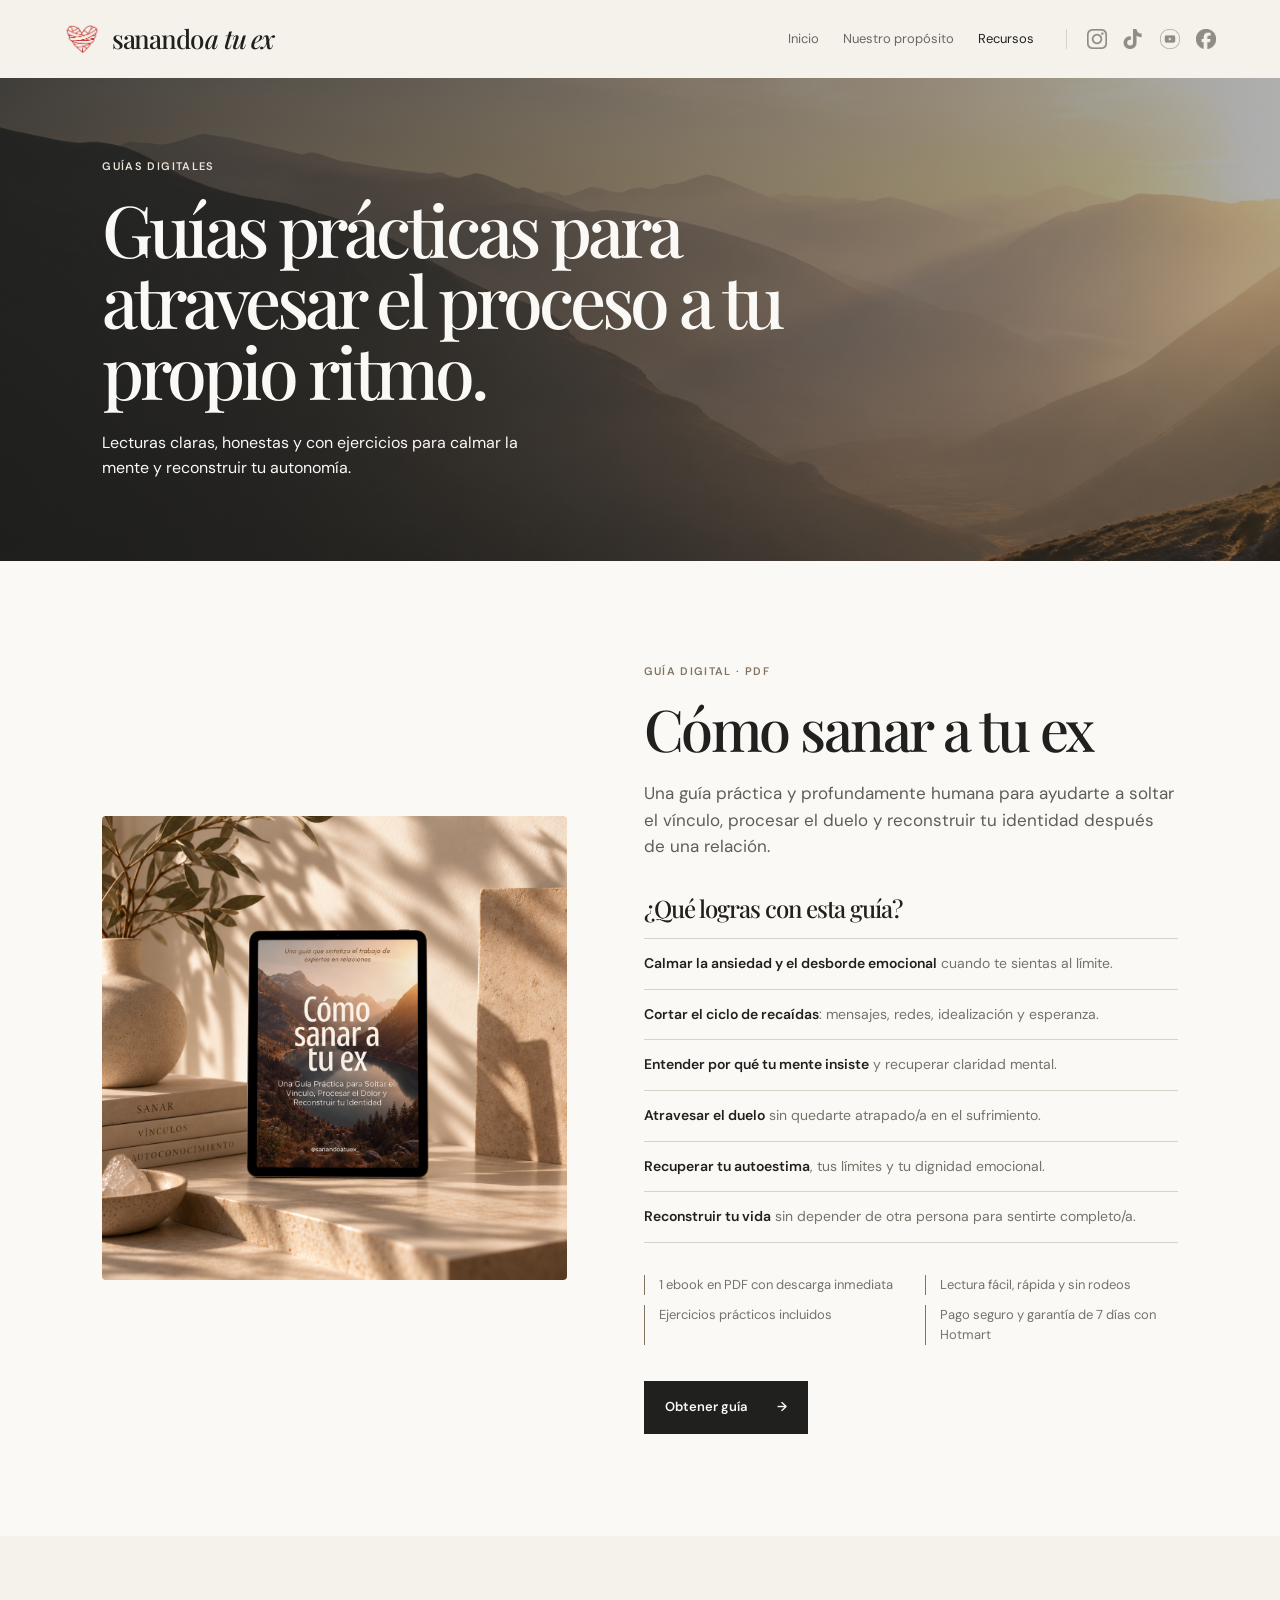
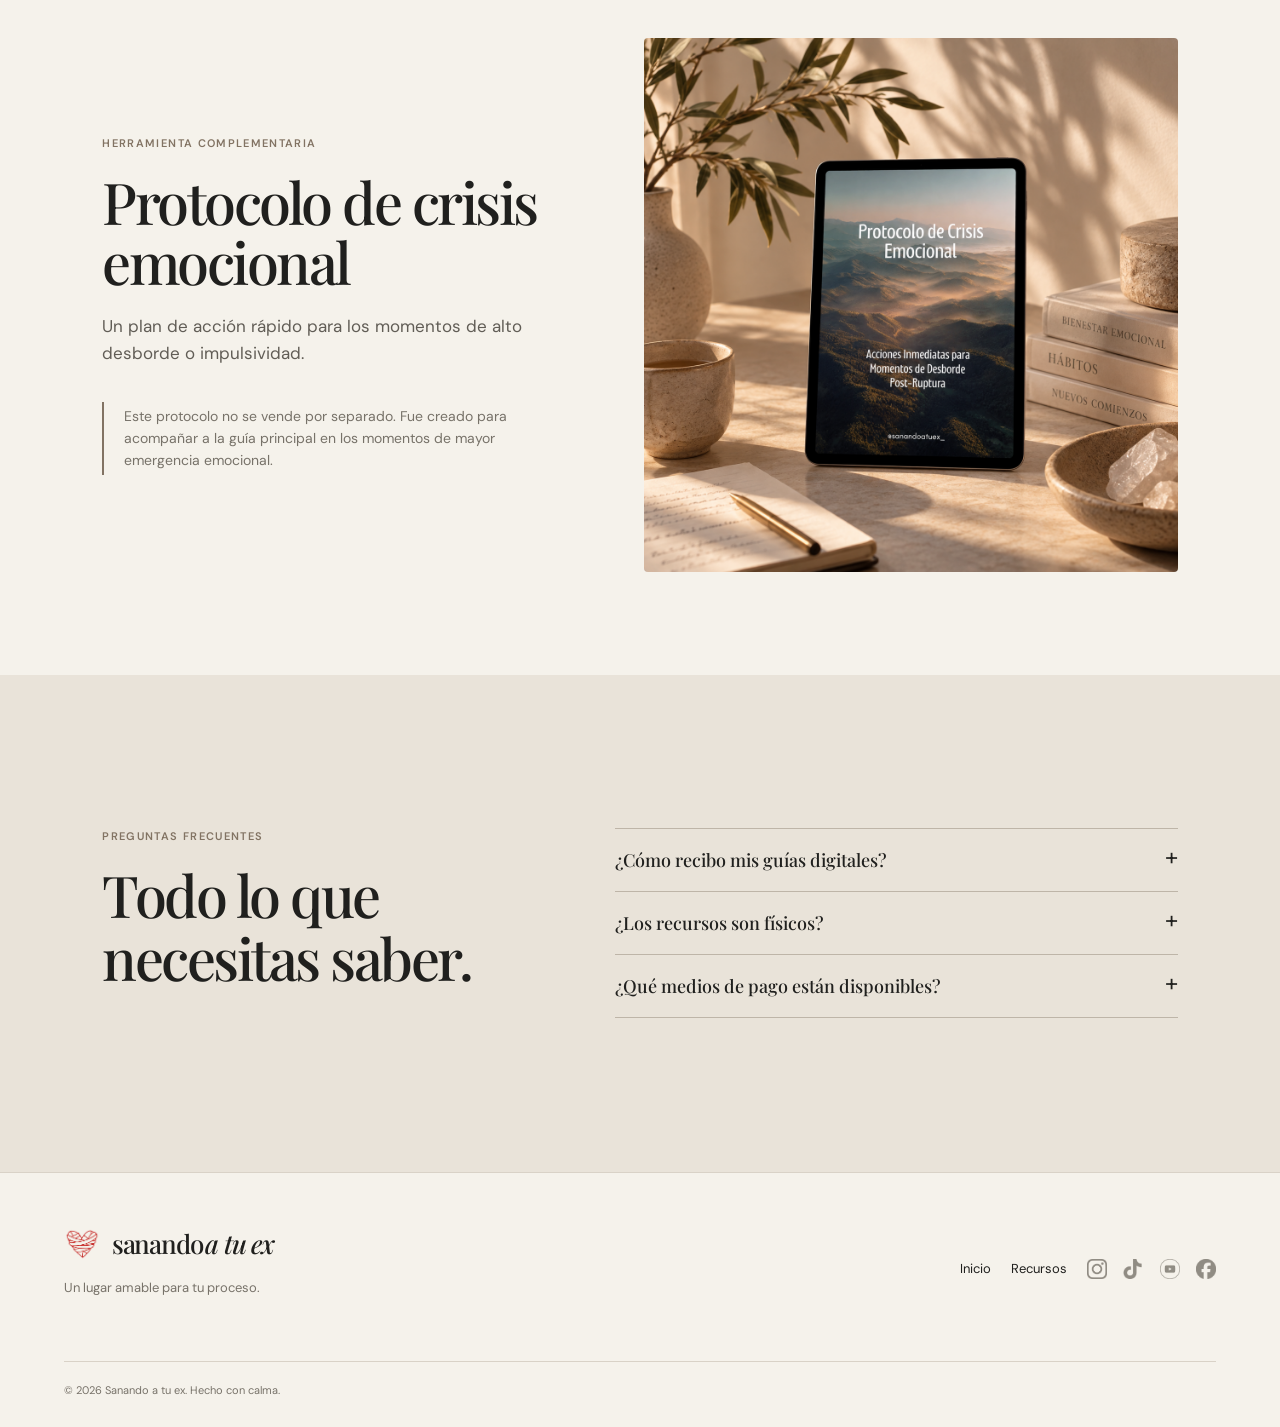
==== commit 37a0aa8e: "Update guias-digitales.html" ====
--- a/guias-digitales.html
+++ b/guias-digitales.html
@@ -44,7 +44,7 @@
       <section class="section guide-section guide-section-ivory">
         <article class="guide-grid">
           <div class="guide-cover">
-            <img src="assets/portada-seccion-ebooks.png" alt="Portada de la guía Cómo sanar a tu ex" class="card-cover-img" />
+            <img src="assets/guia-como-sanar-2.png" alt="Portada de la guía Cómo sanar a tu ex" class="card-cover-img" />
           </div>
           <div class="guide-info">
             <p class="card-type">Guía digital · PDF</p>
@@ -69,7 +69,7 @@
             </ul>
 
             <!-- Reemplaza "#" por tu enlace de Hotmart -->
-            <a class="button button-dark" href="#">Obtener guía <span>→</span></a>
+            <a class="button button-dark" href="https://pay.hotmart.com/D103963177F">Obtener guía <span>→</span></a>
           </div>
         </article>
       </section>
@@ -78,7 +78,7 @@
       <section class="section guide-section">
         <article class="guide-grid guide-grid-reverse">
           <div class="guide-cover">
-            <img src="assets/portada-protocolo-crisis.png" alt="Portada del Protocolo de crisis emocional" class="card-cover-img" />
+            <img src="assets/protocolo-guia.png" alt="Portada del Protocolo de crisis emocional" class="card-cover-img" />
           </div>
           <div class="guide-info">
             <p class="card-type">Herramienta complementaria</p>
--- a/styles.css
+++ b/styles.css
@@ -791,194 +791,114 @@
 }
 
 /* ==========================================
-   ESTILOS PÁGINA GUÍAS DIGITALES (Aislados)
+   GUÍAS DIGITALES
+   Reemplaza TODO el bloque anterior desde el comentario
+   "ESTILOS PÁGINA GUÍAS DIGITALES" hasta el final de styles.css
    ========================================== */
 
-.guide-hero {
-  padding-top: 4rem;
-  padding-bottom: 2rem;
-  text-align: center;
-  max-width: 780px;
-  margin: 0 auto;
-}
-
-.product-detail-section {
-  border-top: 1px solid rgba(0, 0, 0, 0.06);
-}
-
-.guide-detail-grid {
+.guide-section {
+  padding-top: clamp(60px, 8vw, 110px);
+  padding-bottom: clamp(60px, 8vw, 110px);
+}
+
+.guide-section-ivory {
+  background: var(--ivory);
+}
+
+.guide-grid {
   display: grid;
-  grid-template-columns: 1fr 1.2fr;
-  gap: 3.5rem;
-  align-items: start;
-}
-
-.image-frame {
-  background-color: #f7f5f0;
-  border-radius: 16px;
-  padding: 1.5rem;
-  display: flex;
-  justify-content: center;
-  align-items: center;
-}
-
-.product-cover-img {
-  width: 100%;
-  max-width: 380px;
-  height: auto;
-  border-radius: 10px;
-  box-shadow: 0 10px 30px rgba(0,0,0,0.08);
-}
-
-.guide-info-content h2 {
-  font-family: 'Playfair Display', Georgia, serif;
-  font-size: 2.2rem;
-  margin-top: 0.5rem;
-  margin-bottom: 0.5rem;
-}
-
-.guide-info-content .subtitle {
-  font-size: 1.1rem;
-  color: #555;
-  line-height: 1.6;
-  margin-bottom: 1.8rem;
-}
-
-.badge {
-  display: inline-block;
-  background-color: #f0eae1;
-  color: #7a5c4d;
-  font-size: 0.8rem;
-  font-weight: 600;
-  letter-spacing: 0.05em;
-  text-transform: uppercase;
-  padding: 0.3rem 0.8rem;
-  border-radius: 50px;
-}
-
-.benefits-block {
-  margin-bottom: 1.8rem;
-}
-
-.benefits-block h3 {
-  font-size: 1.15rem;
-  margin-bottom: 1rem;
-}
-
-.checklist {
+  grid-template-columns: 1fr 1.15fr;
+  gap: clamp(32px, 6vw, 90px);
+  align-items: center;
+  max-width: 1260px;
+  margin: auto;
+}
+
+.guide-grid-reverse .guide-cover {
+  order: 2;
+}
+
+.guide-cover {
+  aspect-ratio: 1 / 1;
+  overflow: hidden;
+}
+
+.guide-info h2 {
+  font: 500 clamp(34px, 4.5vw, 58px)/1.05 var(--serif);
+  letter-spacing: -2.5px;
+  margin: 0 0 22px;
+}
+
+.guide-lead {
+  max-width: 540px;
+  color: #615d56;
+  font-size: 17px;
+  margin: 0 0 36px;
+}
+
+.guide-info h3 {
+  font: 500 24px/1.1 var(--serif);
+  letter-spacing: -1px;
+  margin: 0 0 6px;
+}
+
+.guide-list,
+.guide-facts {
   list-style: none;
   padding: 0;
   margin: 0;
 }
 
-.checklist li {
-  position: relative;
-  padding-left: 1.8rem;
-  margin-bottom: 0.75rem;
-  line-height: 1.5;
-  font-size: 0.98rem;
-}
-
-.checklist li::before {
-  content: "✓";
-  position: absolute;
-  left: 0;
-  color: #a35d4d;
-  font-weight: bold;
-}
-
-.features-list {
-  background-color: #faf8f5;
-  border-radius: 12px;
-  padding: 1.25rem;
-  margin-bottom: 1.8rem;
+.guide-list {
+  border-top: 1px solid var(--line);
+  margin-top: 16px;
+  margin-bottom: 32px;
+}
+
+.guide-list li {
+  padding: 14px 0;
+  border-bottom: 1px solid var(--line);
+  font-size: 14px;
+  color: var(--muted);
+}
+
+.guide-list strong {
+  color: var(--ink);
+  font-weight: 600;
+}
+
+.guide-facts {
   display: grid;
   grid-template-columns: 1fr 1fr;
-  gap: 0.75rem;
-  font-size: 0.9rem;
-  color: #666;
-}
-
-/* Sección de Combo */
-.combo-highlight-section {
-  background-color: #f8f6f2;
-  border-radius: 24px;
-  padding: 3.5rem 2.5rem;
-  margin-top: 2rem;
-}
-
-.combo-content-grid {
-  display: grid;
-  grid-template-columns: 1fr 1.3fr;
-  gap: 3rem;
-  margin: 2.5rem 0;
-  align-items: center;
-}
-
-.combo-note-box {
-  background-color: #ffffff;
-  border-left: 4px solid #a35d4d;
-  padding: 1rem 1.25rem;
-  border-radius: 0 8px 8px 0;
-  margin-top: 1.5rem;
-  font-size: 0.92rem;
-  color: #555;
-}
-
-.combo-offer-banner {
-  background-color: #ffffff;
-  border: 1px solid #e5dec9;
-  border-radius: 16px;
-  padding: 2rem;
-  display: flex;
-  justify-content: space-between;
-  align-items: center;
-  gap: 2rem;
-  box-shadow: 0 8px 25px rgba(0, 0, 0, 0.03);
-}
-
-.offer-tag {
-  background-color: #a35d4d;
-  color: #ffffff;
-  font-size: 0.75rem;
-  font-weight: 600;
-  text-transform: uppercase;
-  letter-spacing: 0.05em;
-  padding: 0.25rem 0.6rem;
-  border-radius: 4px;
-}
-
-.button-accent {
-  background-color: #a35d4d;
-  color: #ffffff;
-  padding: 0.9rem 1.6rem;
-  border-radius: 50px;
-  text-decoration: none;
-  font-weight: 500;
-  display: inline-flex;
-  align-items: center;
-  gap: 0.5rem;
-  transition: background-color 0.2s ease;
-}
-
-.button-accent:hover {
-  background-color: #88493b;
-}
-
-/* Responsive Guías Digitales */
-@media (max-width: 868px) {
-  .guide-detail-grid,
-  .combo-content-grid,
-  .combo-offer-banner {
+  gap: 10px 28px;
+  font-size: 13px;
+  color: var(--muted);
+  margin-bottom: 36px;
+}
+
+.guide-facts li {
+  padding-left: 14px;
+  border-left: 1px solid var(--moka);
+}
+
+.guide-note {
+  max-width: 480px;
+  margin: 0;
+  padding: 4px 0 4px 20px;
+  border-left: 2px solid var(--moka);
+  color: var(--muted);
+  font-size: 14px;
+}
+
+@media (max-width: 760px) {
+  .guide-grid {
     grid-template-columns: 1fr;
-    flex-direction: column;
-  }
-  
-  .features-list {
+    gap: 30px;
+  }
+  .guide-grid-reverse .guide-cover {
+    order: 0;
+  }
+  .guide-facts {
     grid-template-columns: 1fr;
   }
-  
-  .combo-highlight-section {
-    padding: 2rem 1.25rem;
-  }
-}
+}
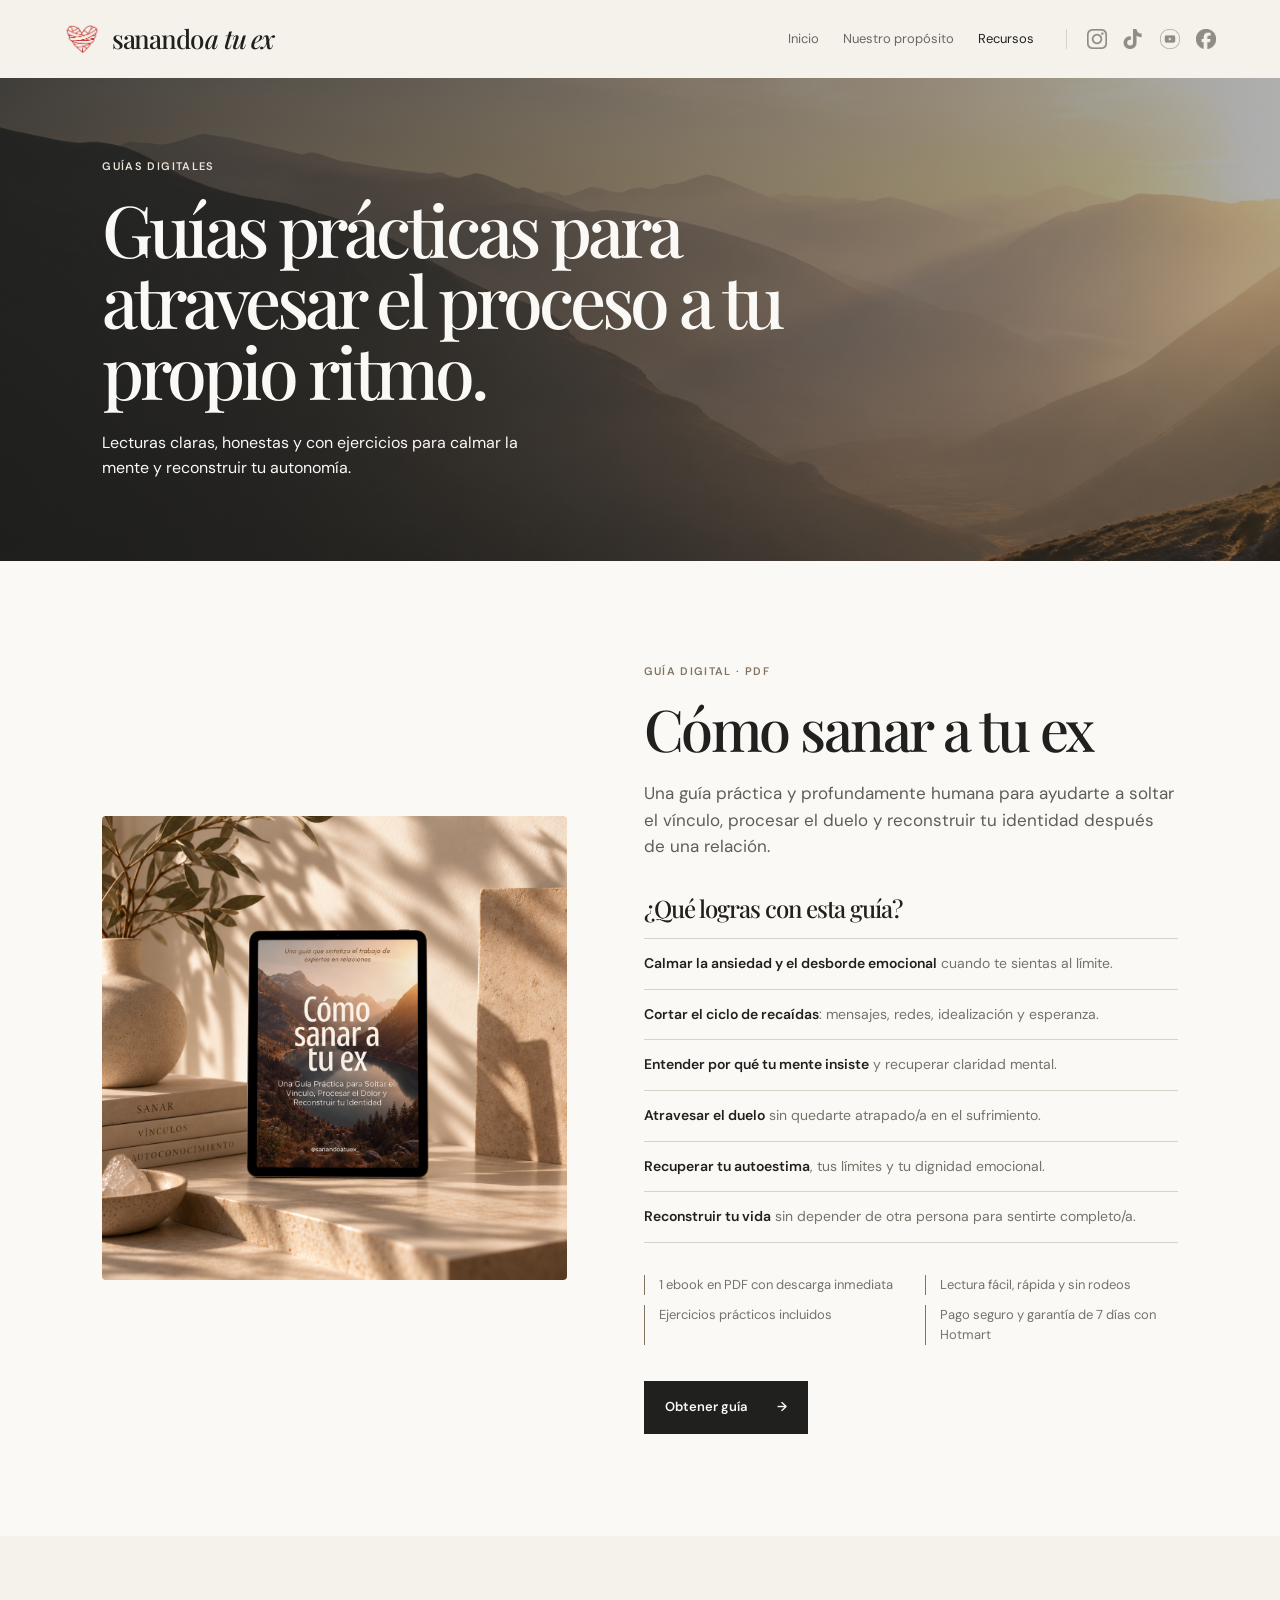
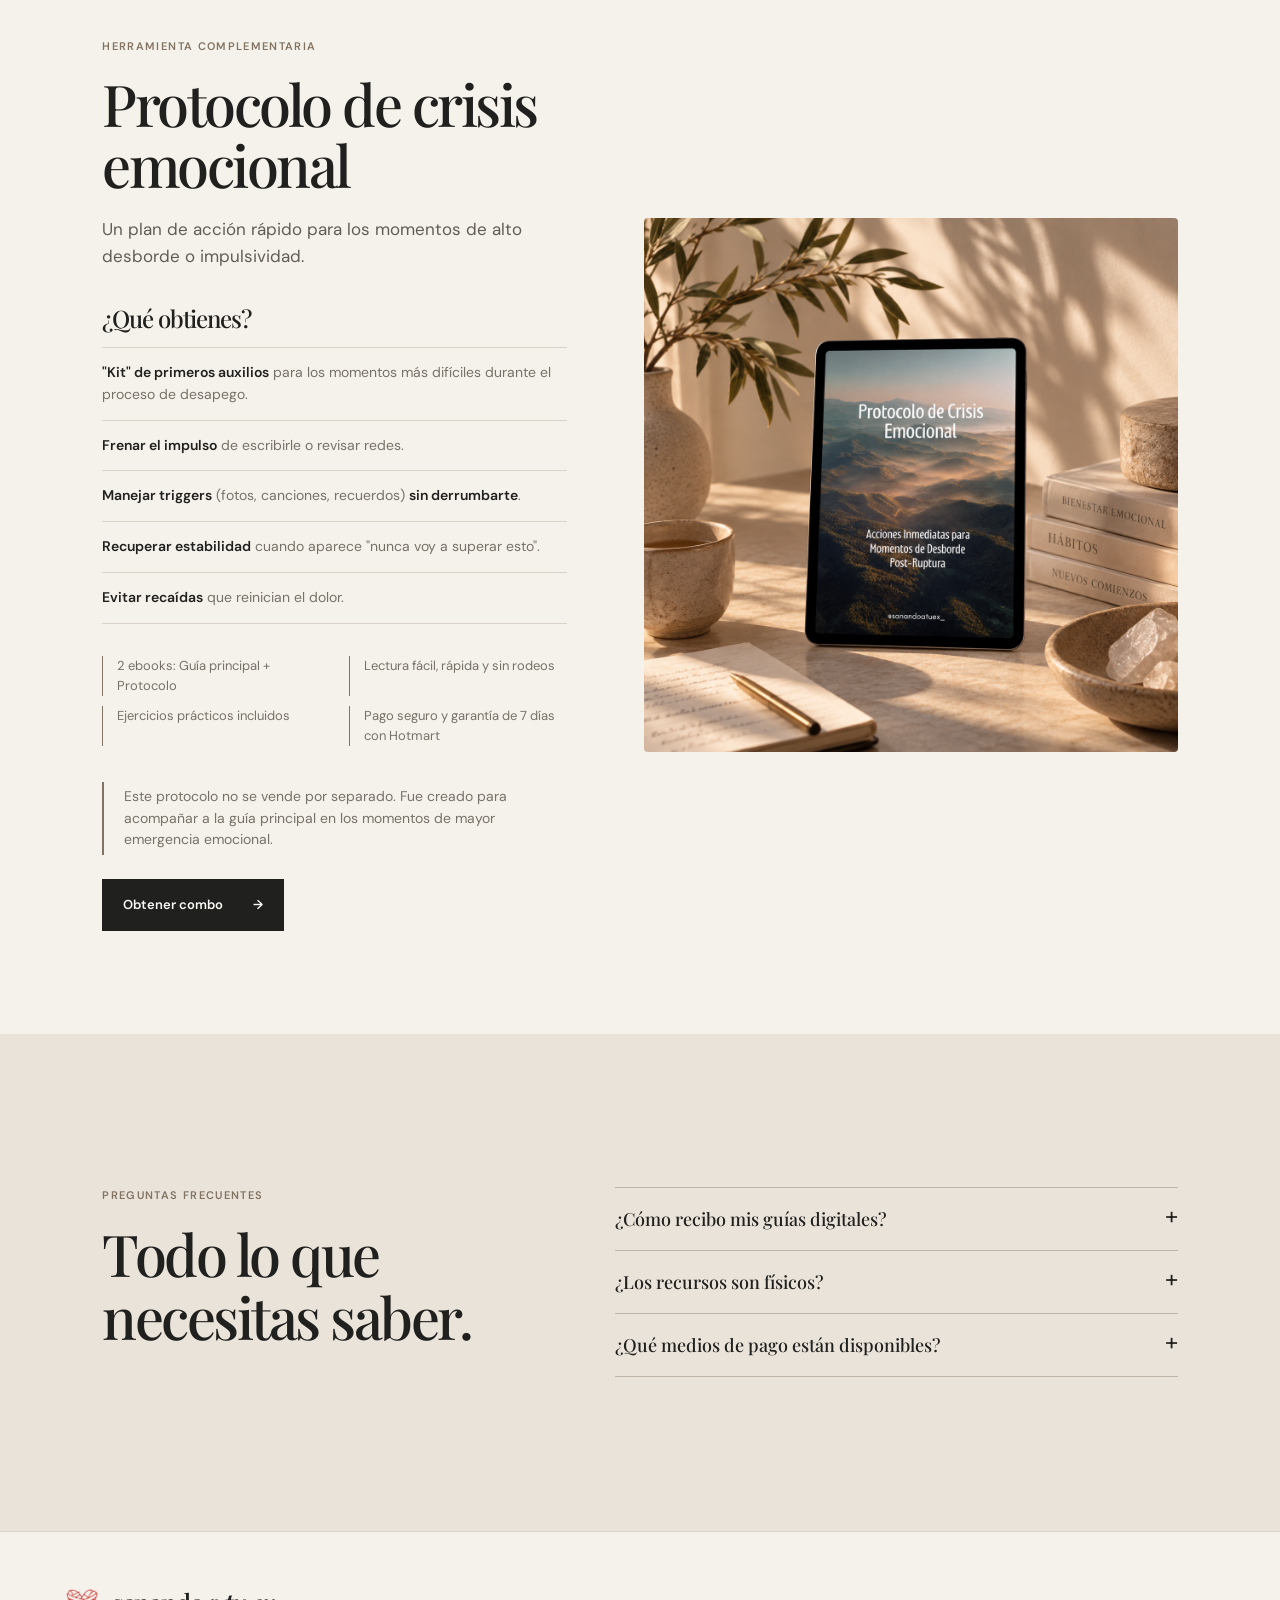
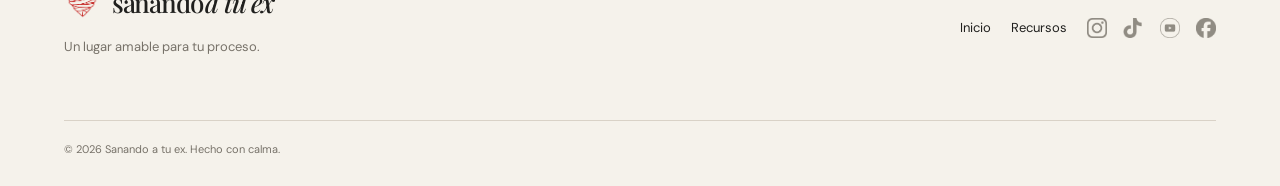
==== commit 0fb92bb7: "Update guias-digitales.html" ====
--- a/guias-digitales.html
+++ b/guias-digitales.html
@@ -68,7 +68,6 @@
               <li>Pago seguro y garantía de 7 días con Hotmart</li>
             </ul>
 
-            <!-- Reemplaza "#" por tu enlace de Hotmart -->
             <a class="button button-dark" href="https://pay.hotmart.com/D103963177F">Obtener guía <span>→</span></a>
           </div>
         </article>
@@ -84,7 +83,26 @@
             <p class="card-type">Herramienta complementaria</p>
             <h2>Protocolo de crisis emocional</h2>
             <p class="guide-lead">Un plan de acción rápido para los momentos de alto desborde o impulsividad.</p>
+
+            <h3>¿Qué obtienes?</h3>
+            <ul class="guide-list">
+              <li><strong>"Kit" de primeros auxilios</strong> para los momentos más difíciles durante el proceso de desapego.</li>
+              <li><strong>Frenar el impulso</strong> de escribirle o revisar redes.</li>
+              <li><strong>Manejar triggers</strong> (fotos, canciones, recuerdos) <strong>sin derrumbarte</strong>.</li>
+              <li><strong>Recuperar estabilidad</strong> cuando aparece "nunca voy a superar esto".</li>
+              <li><strong>Evitar recaídas</strong> que reinician el dolor.</li>
+            </ul>
+
+            <ul class="guide-facts">
+              <li>2 ebooks: Guía principal + Protocolo</li>
+              <li>Lectura fácil, rápida y sin rodeos</li>
+              <li>Ejercicios prácticos incluidos</li>
+              <li>Pago seguro y garantía de 7 días con Hotmart</li>
+            </ul>
+
             <p class="guide-note">Este protocolo no se vende por separado. Fue creado para acompañar a la guía principal en los momentos de mayor emergencia emocional.</p>
+
+            <a class="button button-dark" href="https://pay.hotmart.com/K103963382X" style="margin-top: 24px;">Obtener combo <span>→</span></a>
           </div>
         </article>
       </section>
@@ -124,7 +142,7 @@
         <a href="productos.html">Recursos</a>
         <div class="social-links footer-socials">
           <a href="https://www.instagram.com/sanandoatuex_/" target="_blank" rel="noreferrer" aria-label="Instagram"><img src="assets/instagram-logo.png" alt="Instagram" class="social-icon-img" /></a>
-          <a href="https://www.tiktok.com/@sanandoatuex_?is_from_webapp=1&sender_device=pc" target="_blank" rel="noreferrer" aria-label="TikTok"><img src="assets/tiktok-logo.png" alt="TikTok" class="social-icon-img" /></a>
+          <a href="https://www.tiktok.com/@sanandoatuex_?is_from_webapp=1&sender_device=pc"><img src="assets/tiktok-logo.png" alt="TikTok" class="social-icon-img" /></a>
           <a href="https://youtube.com/@sanandoatuex?si=kD7vtOGhTiIHpsKm" target="_blank" rel="noreferrer" aria-label="YouTube"><img src="assets/yotube-logo.png" alt="YouTube" class="social-icon-img" /></a>
           <a href="https://www.facebook.com/profile.php?id=61584561286079" target="_blank" rel="noreferrer" aria-label="Facebook"><img src="assets/facebook-logo.png" alt="Facebook" class="social-icon-img" /></a>
         </div>
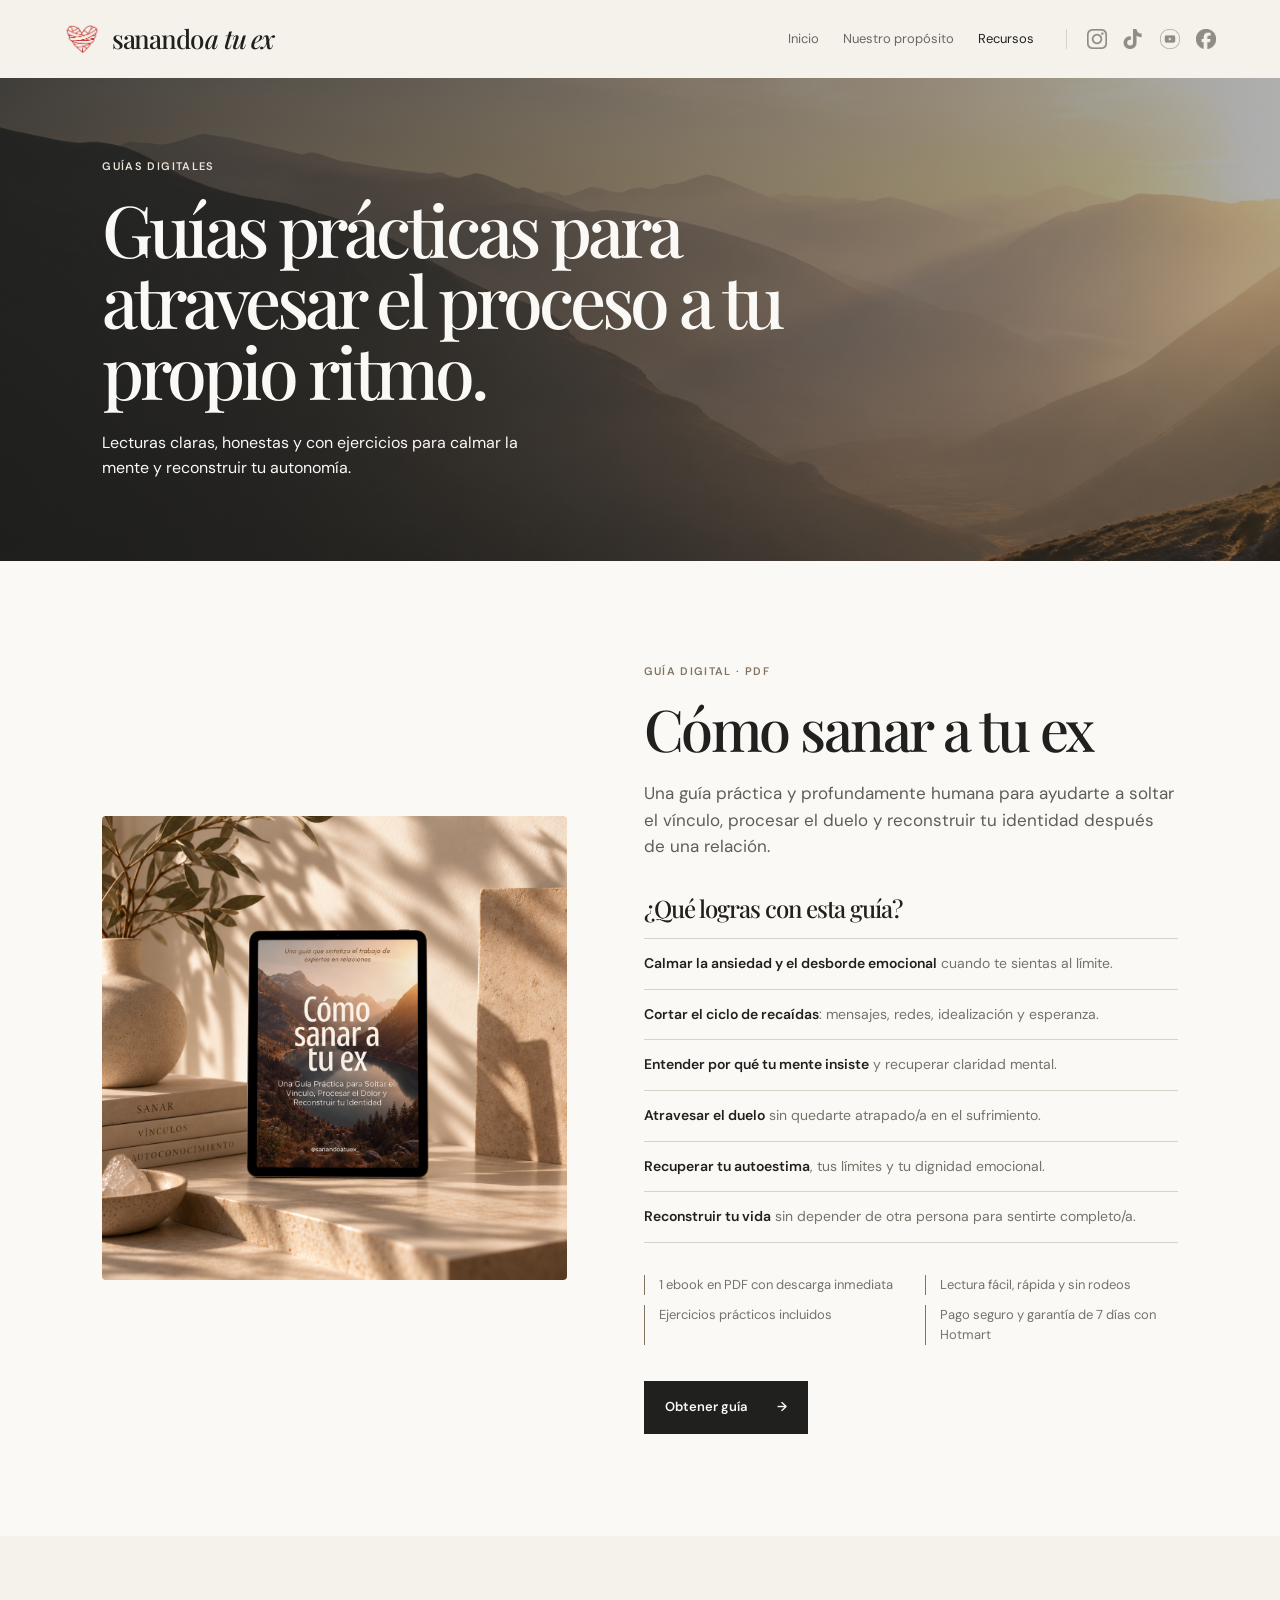
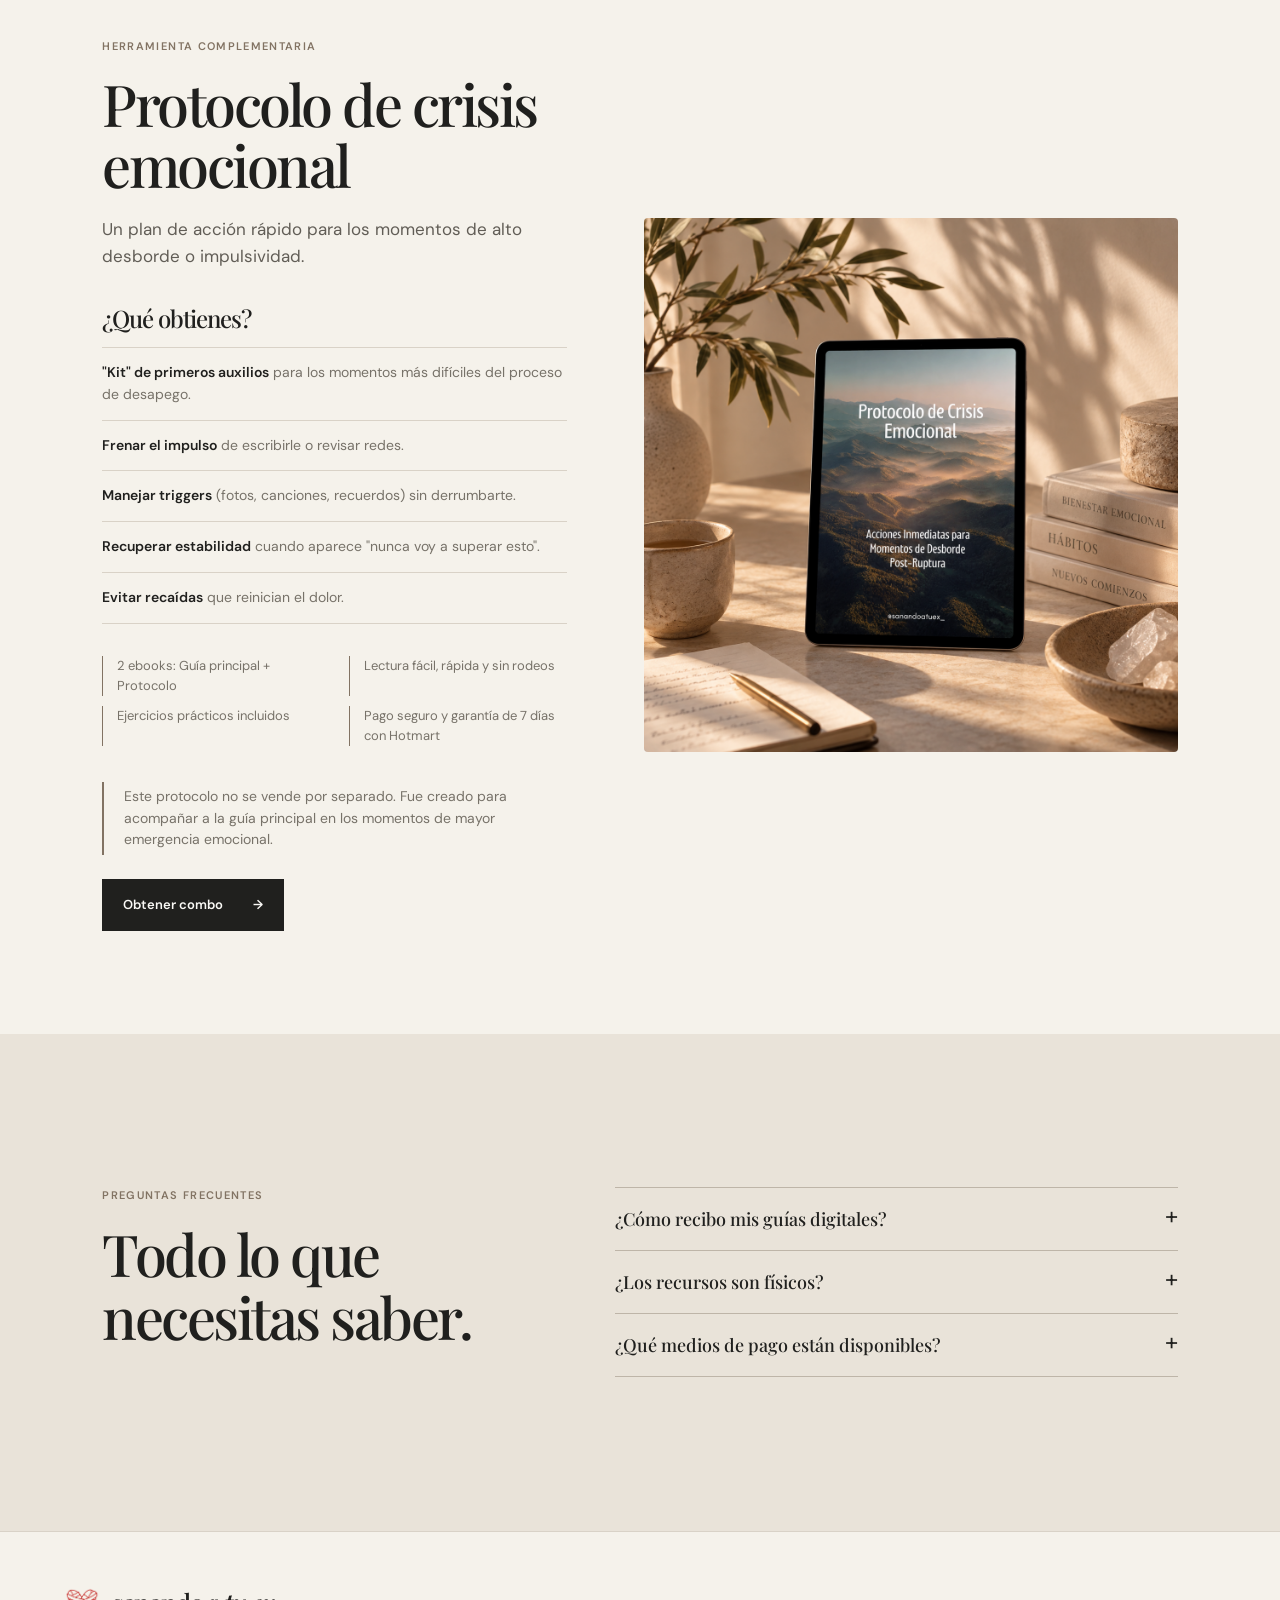
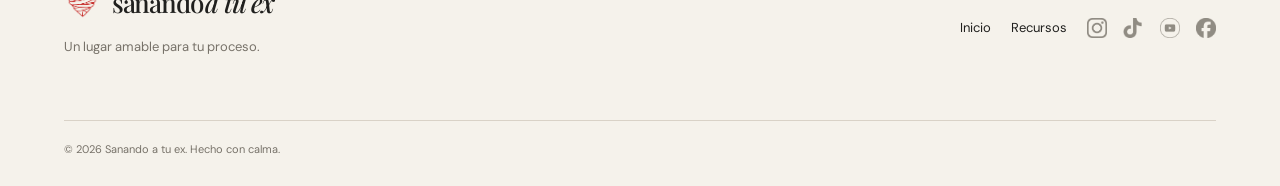
==== commit 3bcec24e: "Update guias-digitales.html" ====
--- a/guias-digitales.html
+++ b/guias-digitales.html
@@ -86,9 +86,9 @@
 
             <h3>¿Qué obtienes?</h3>
             <ul class="guide-list">
-              <li><strong>"Kit" de primeros auxilios</strong> para los momentos más difíciles durante el proceso de desapego.</li>
+              <li><strong>"Kit" de primeros auxilios</strong> para los momentos más difíciles del proceso de desapego.</li>
               <li><strong>Frenar el impulso</strong> de escribirle o revisar redes.</li>
-              <li><strong>Manejar triggers</strong> (fotos, canciones, recuerdos) <strong>sin derrumbarte</strong>.</li>
+              <li><strong>Manejar triggers</strong> (fotos, canciones, recuerdos) sin derrumbarte.</li>
               <li><strong>Recuperar estabilidad</strong> cuando aparece "nunca voy a superar esto".</li>
               <li><strong>Evitar recaídas</strong> que reinician el dolor.</li>
             </ul>
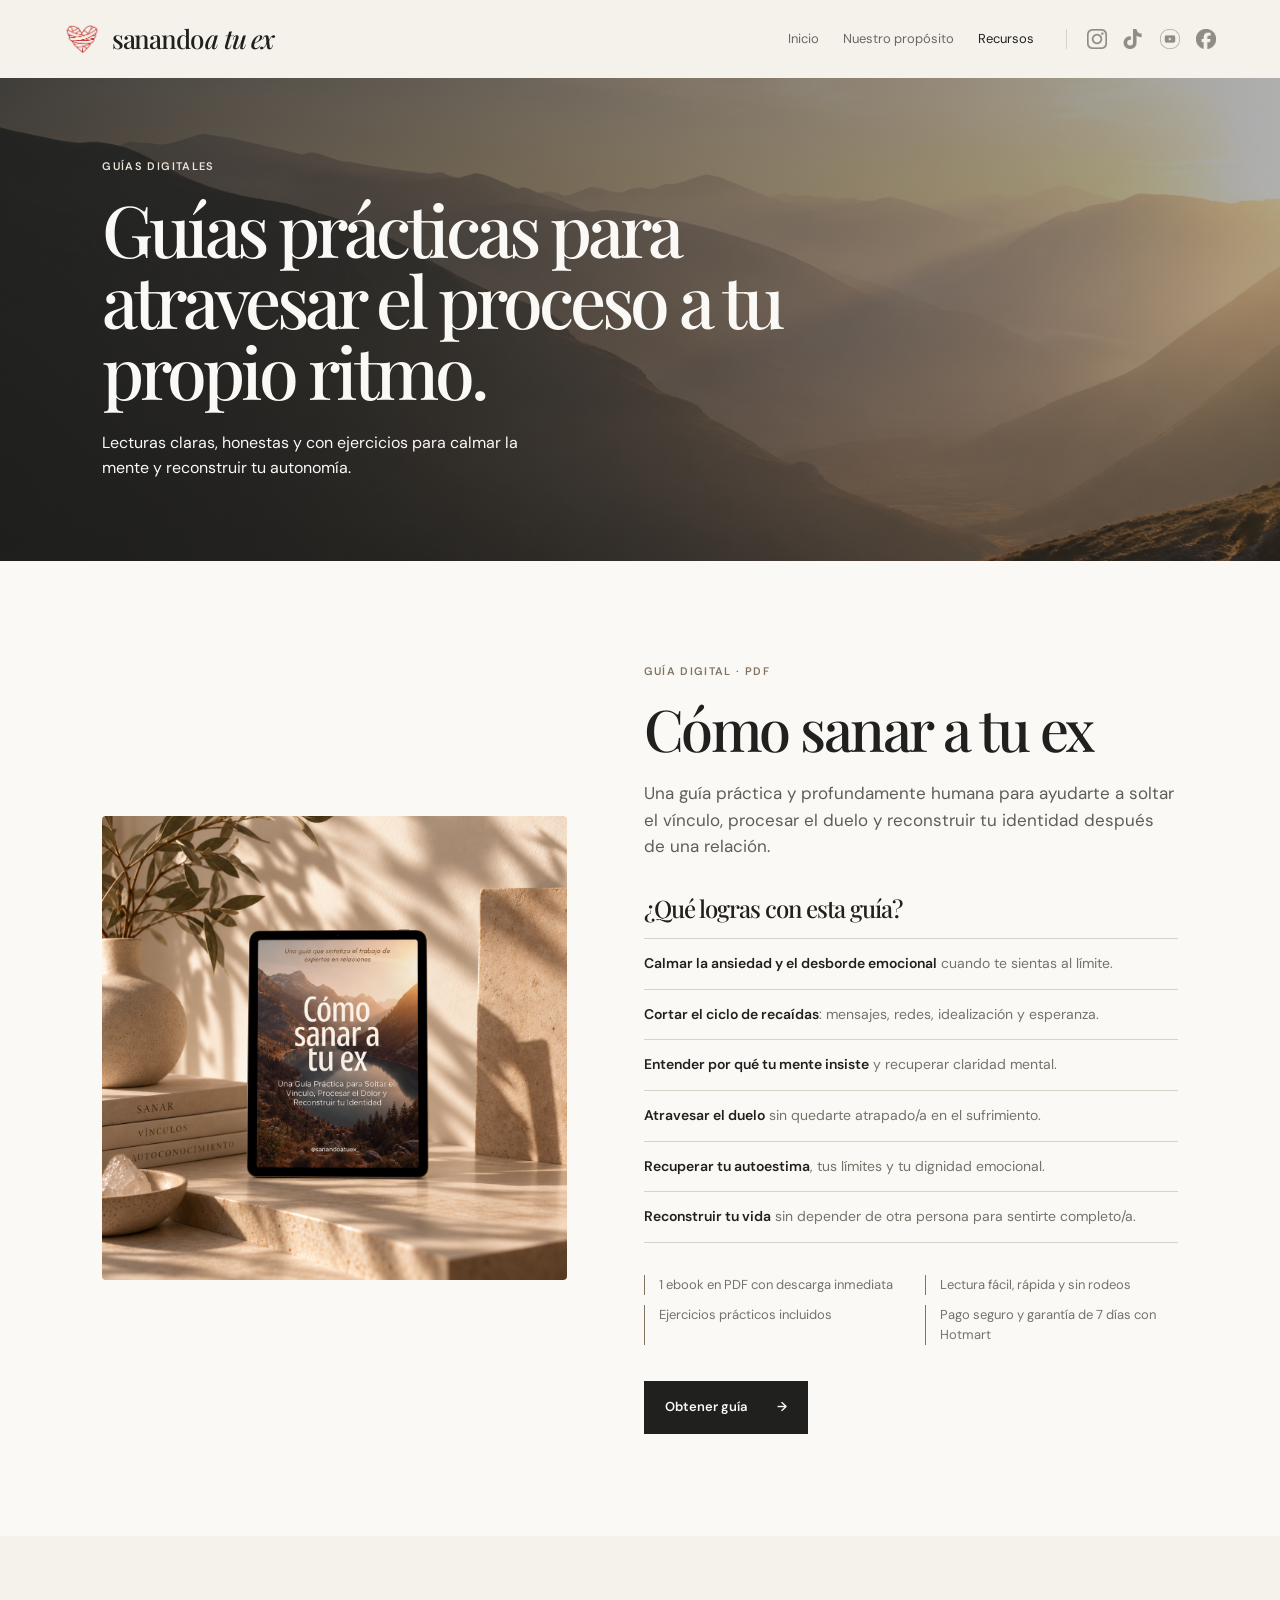
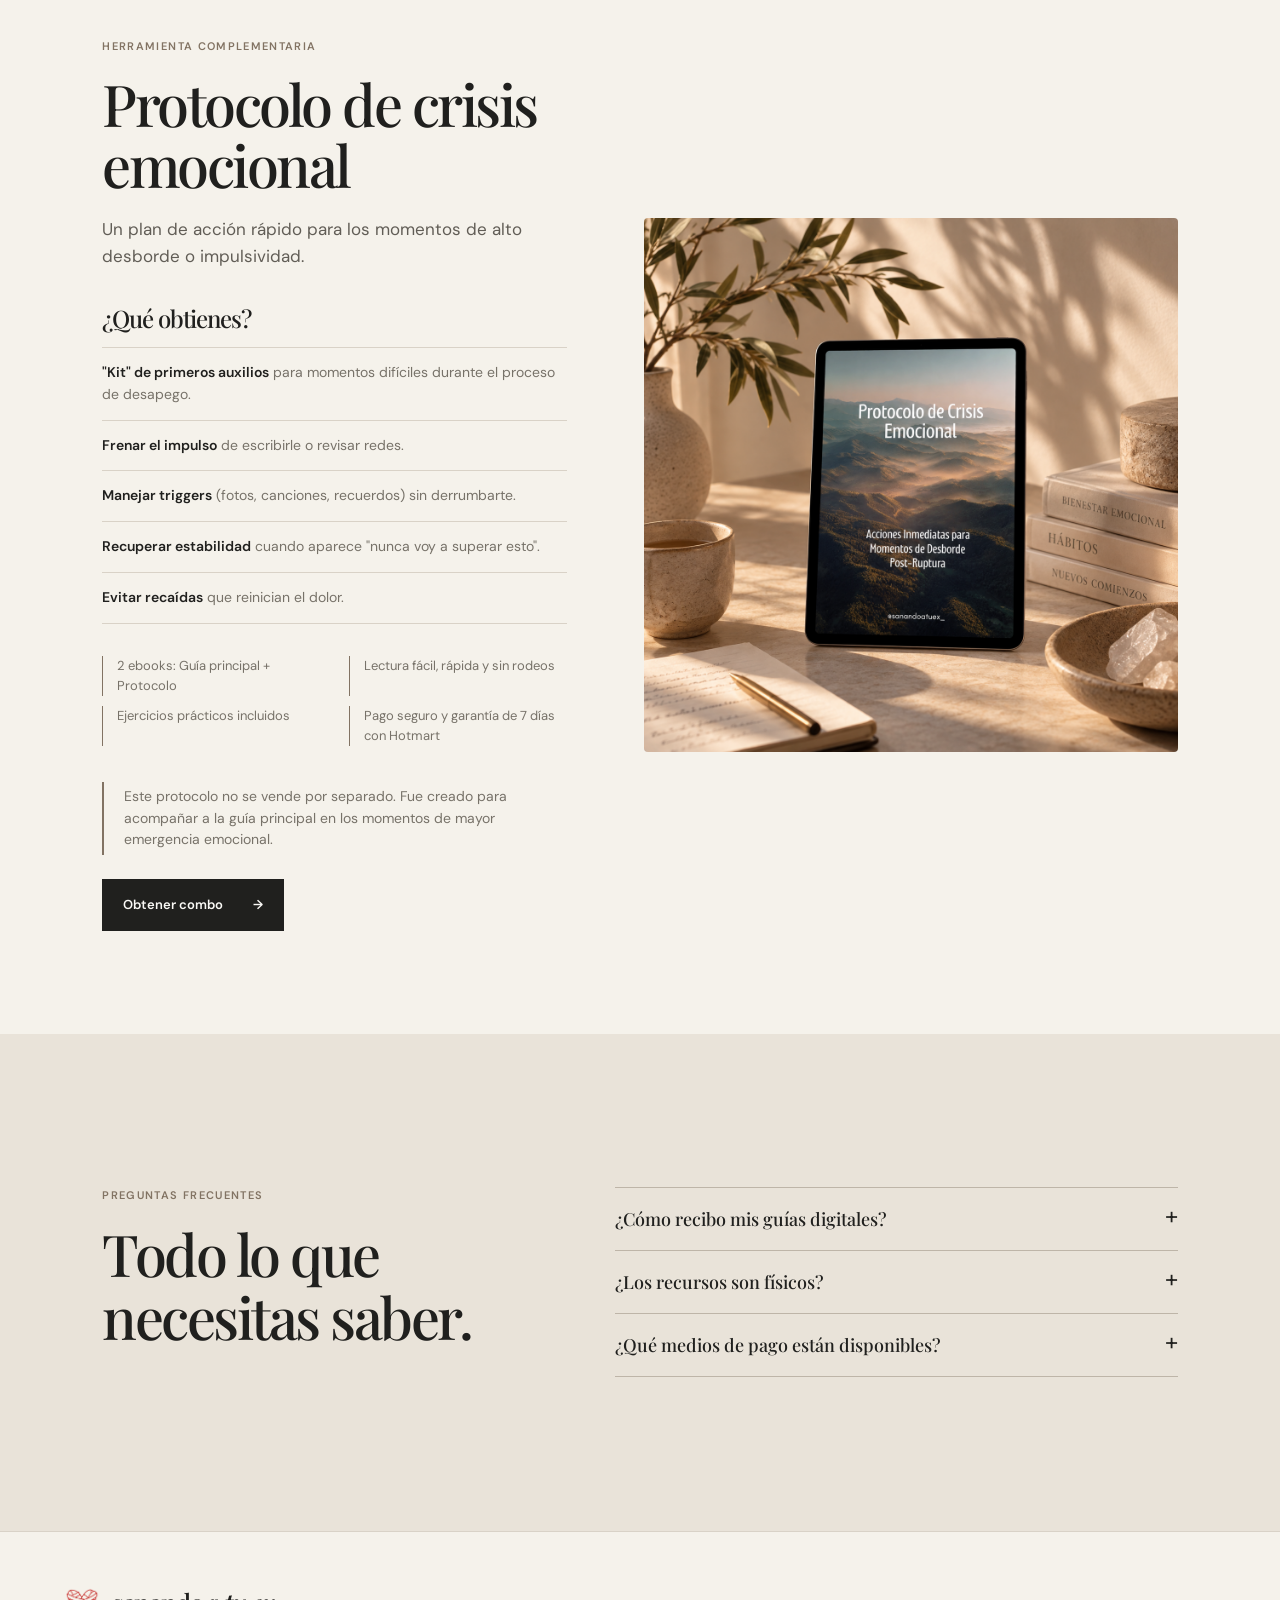
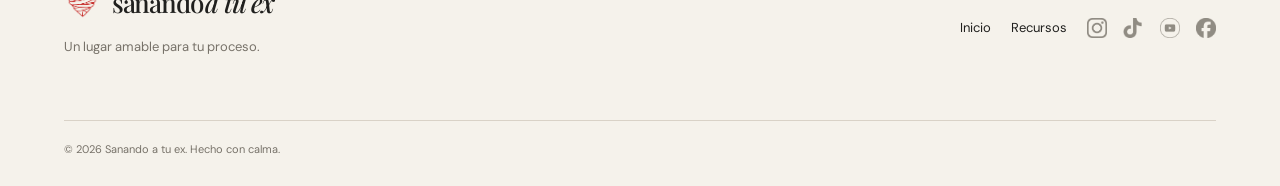
==== commit 8560d264: "Update guias-digitales.html" ====
--- a/guias-digitales.html
+++ b/guias-digitales.html
@@ -86,7 +86,7 @@
 
             <h3>¿Qué obtienes?</h3>
             <ul class="guide-list">
-              <li><strong>"Kit" de primeros auxilios</strong> para los momentos más difíciles del proceso de desapego.</li>
+              <li><strong>"Kit" de primeros auxilios</strong> para momentos difíciles durante el proceso de desapego.</li>
               <li><strong>Frenar el impulso</strong> de escribirle o revisar redes.</li>
               <li><strong>Manejar triggers</strong> (fotos, canciones, recuerdos) sin derrumbarte.</li>
               <li><strong>Recuperar estabilidad</strong> cuando aparece "nunca voy a superar esto".</li>
